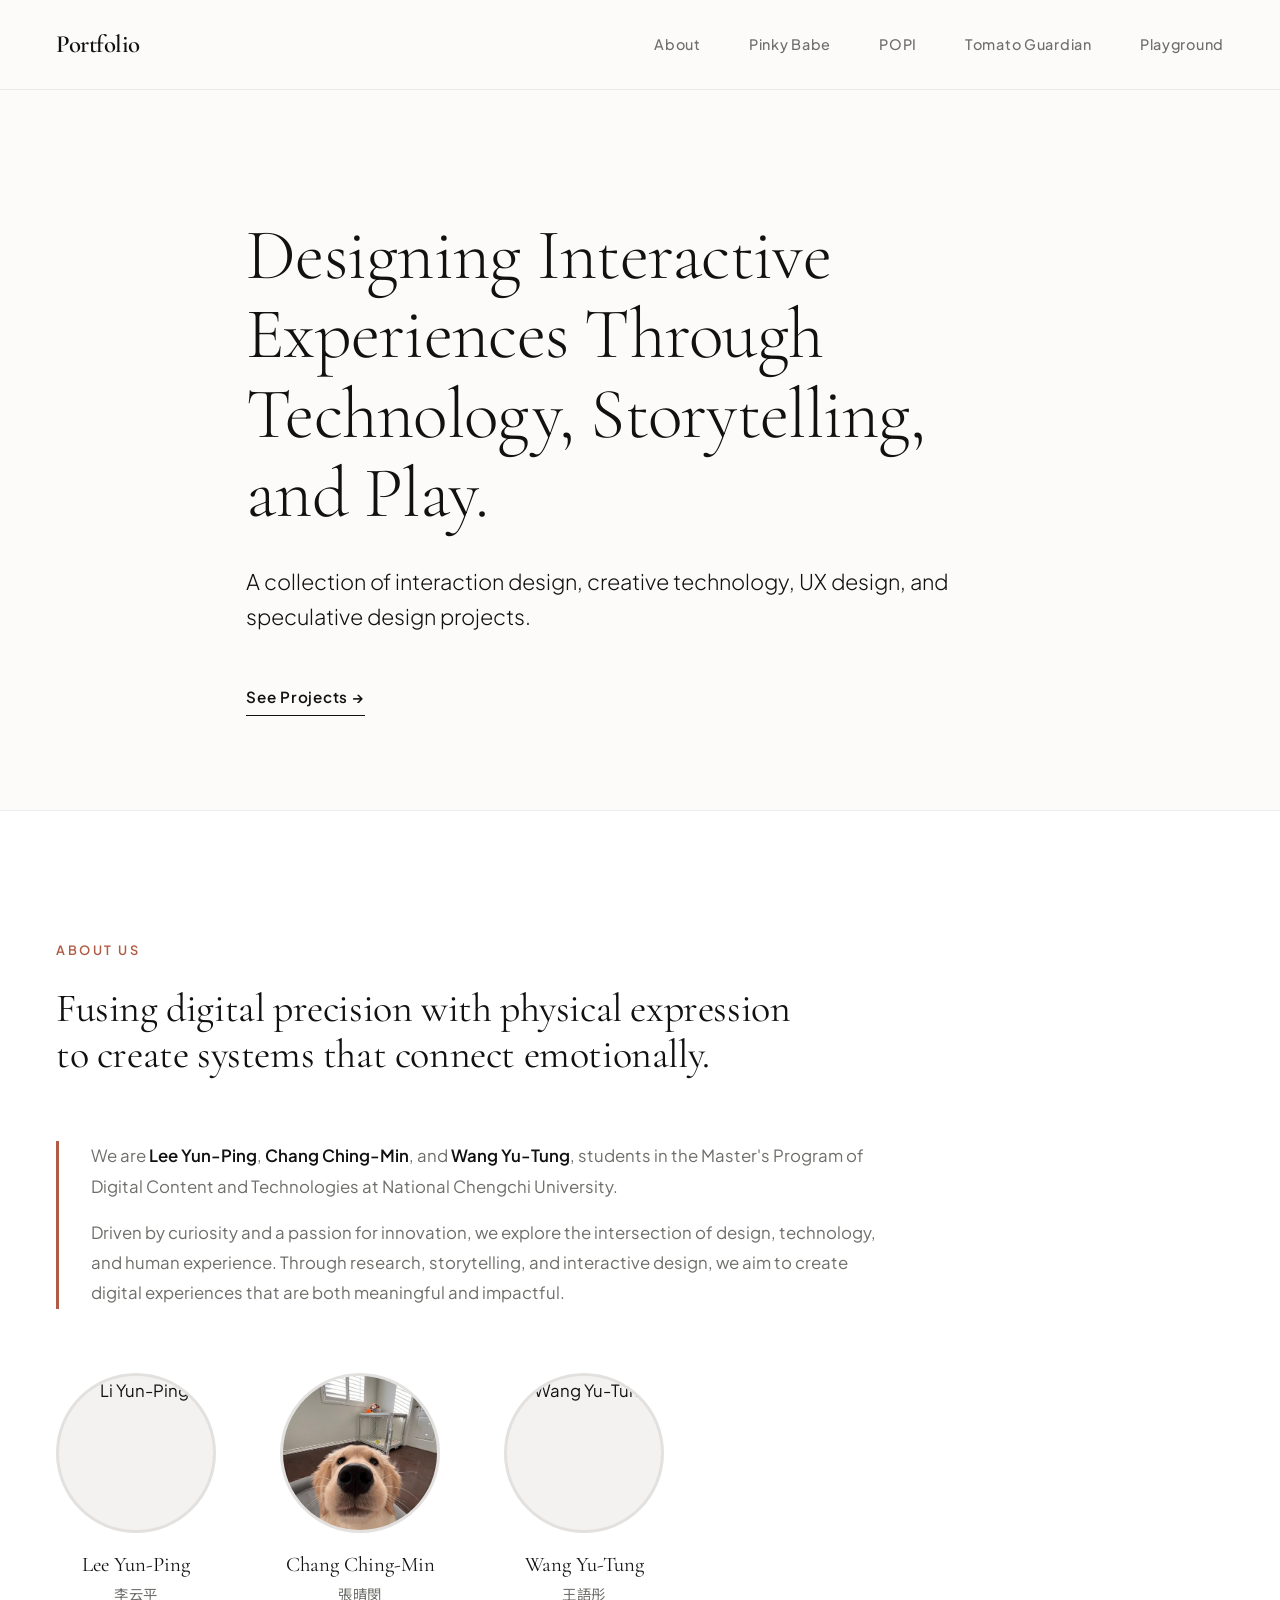
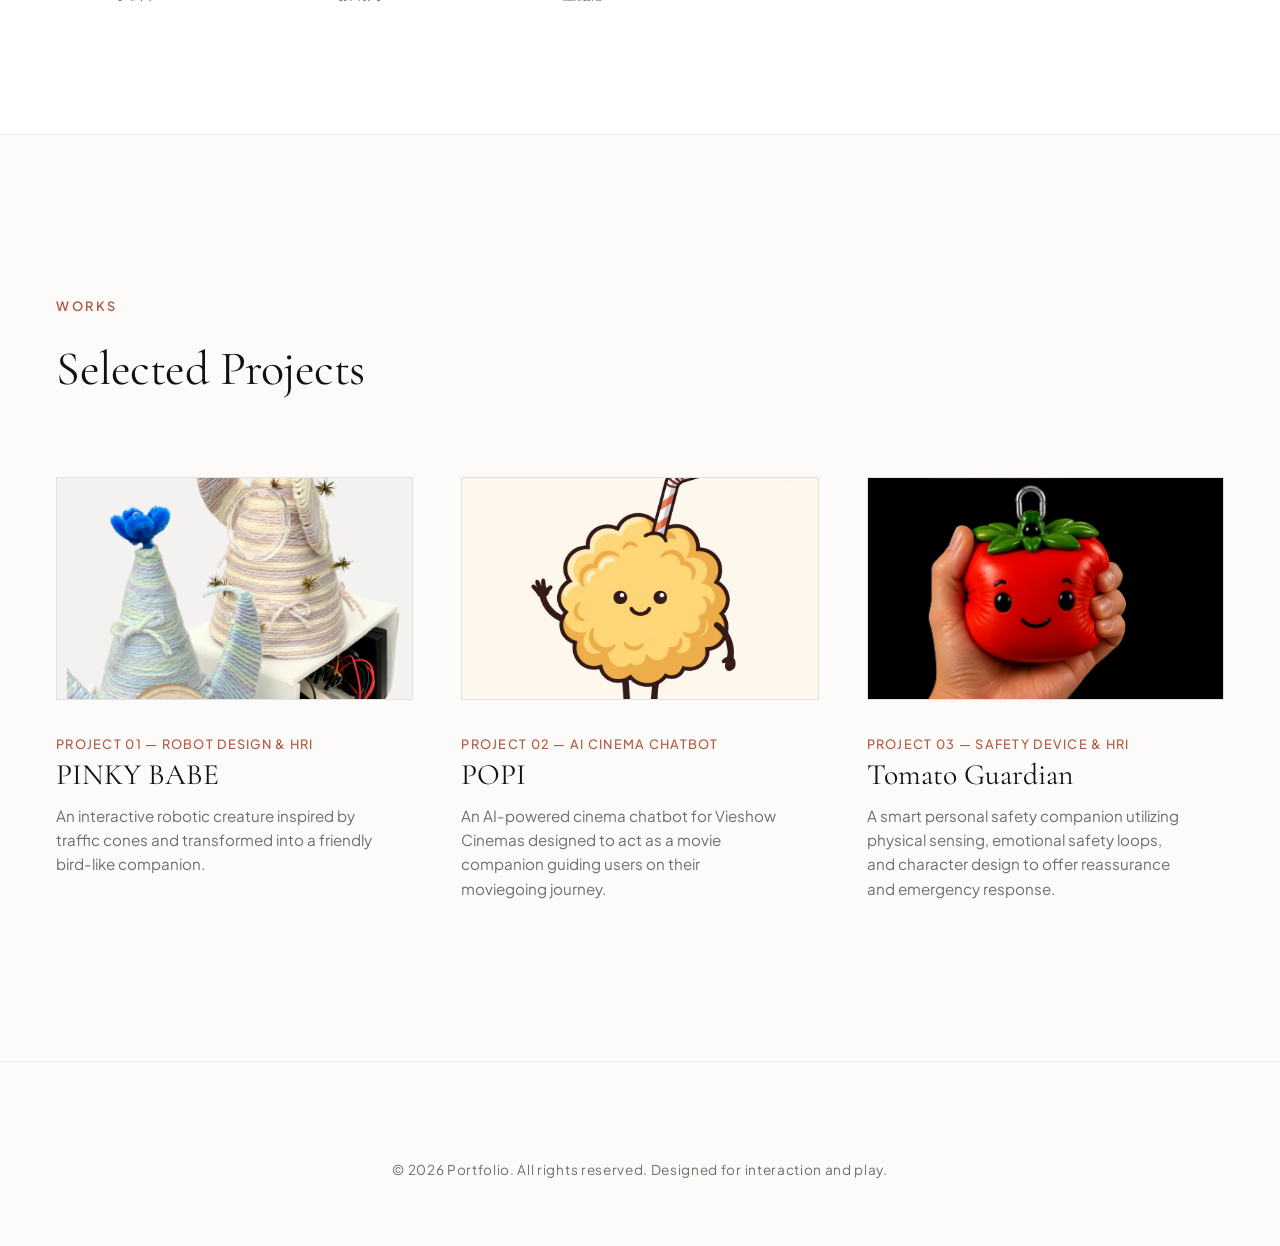
==== index.html @ 23033283 "feat: inherited from wang's codebase" ====
<!DOCTYPE html>
<html lang="en">

<head>
    <meta charset="UTF-8">
    <meta name="viewport" content="width=device-width, initial-scale=1.0">
    <title>Portfolio — Designing Interactive Experiences</title>
    <meta name="description"
        content="Portfolio of an interaction designer and creative technologist. A collection of physical computing, speculative design, AI, and UX design projects.">
    <link rel="stylesheet" href="styles.css">
</head>

<body>
    <!-- Navigation -->
    <nav class="navbar" id="navbar">
        <div class="nav-container">
            <a href="index.html" class="logo">Portfolio</a>
            <div class="nav-links" id="nav-links">
                <a href="#about">About</a>
                <a href="dp1.html">Pinky Babe</a>
                <a href="dp2.html">POPI</a>
                <a href="dp3.html">Tomato Guardian</a>
                <a href="playground.html">Playground</a>
            </div>
            <button class="hamburger" id="hamburger" aria-label="Toggle navigation">
                <span></span>
                <span></span>
                <span></span>
            </button>
        </div>
    </nav>

    <!-- Hero Section -->
    <main class="hero-section">
        <div class="container hero-content fade-in">
            <h1 class="serif-font">Designing Interactive Experiences Through Technology, Storytelling, and Play.</h1>
            <p class="lead">A collection of interaction design, creative technology, UX design, and speculative design
                projects.</p>
            <a href="#projects" class="cta-link">See Projects &rarr;</a>
        </div>
    </main>

    <!-- About Section -->
    <section class="about-section" id="about">
        <div class="container">
            <span class="section-label">About Us</span>
            <h2 class="about-intro-title serif-font">Fusing digital precision with physical expression to create systems
                that connect emotionally.</h2>
            <div class="team-intro fade-in">
                <p class="team-intro-text">We are <strong>Lee Yun-Ping</strong>, <strong>Chang Ching-Min</strong>, and
                    <strong>Wang Yu-Tung</strong>, students in the Master's Program of Digital Content and Technologies
                    at National Chengchi University.
                </p>
                <p class="team-intro-text">Driven by curiosity and a passion for innovation, we explore the intersection
                    of design, technology, and human experience. Through research, storytelling, and interactive design,
                    we aim to create digital experiences that are both meaningful and impactful.</p>
            </div>
            <div class="team-members fade-in">
                <div class="team-member">
                    <div class="team-avatar">
                        <img src="img/about/1-1.JPG" alt="Li Yun-Ping">
                    </div>
                    <h3 class="team-member-name serif-font">Lee Yun-Ping</h3>
                    <span class="team-member-role">李云平</span>
                </div>
                <div class="team-member">
                    <div class="team-avatar">
                        <img src="img/about/1-2.jpg" alt="Chang Ching-Min">
                    </div>
                    <h3 class="team-member-name serif-font">Chang Ching-Min</h3>
                    <span class="team-member-role">張晴閔</span>
                </div>
                <div class="team-member">
                    <div class="team-avatar">
                        <img src="img/about/1-3.jpg" alt="Wang Yu-Tung">
                    </div>
                    <h3 class="team-member-name serif-font">Wang Yu-Tung</h3>
                    <span class="team-member-role">王語彤</span>
                </div>
            </div>

        </div>
    </section>

    <!-- Selected Projects Section -->
    <section class="projects-section" id="projects">
        <div class="container">
            <div class="section-header">
                <div>
                    <span class="section-label">Works</span>
                    <h2 class="serif-font">Selected Projects</h2>
                </div>
            </div>

            <div class="project-grid project-grid-3">
                <!-- Project 01 — PINKY BABE -->
                <a href="dp1.html" class="project-card fade-in">
                    <div class="project-image-wrapper">
                        <div class="project-image" style="background-image: url('img/about/2-1.png');"></div>
                    </div>
                    <div class="project-info">
                        <span class="project-meta">Project 01 — Robot Design &amp; HRI</span>
                        <h3 class="serif-font">PINKY BABE</h3>
                        <p>An interactive robotic creature inspired by traffic cones and transformed into a friendly
                            bird-like companion.</p>
                    </div>
                </a>

                <!-- Project 02 — POPI -->
                <a href="dp2.html" class="project-card fade-in">
                    <div class="project-image-wrapper">
                        <div class="project-image" style="background-image: url('img/about/2-2.PNG');"></div>
                    </div>
                    <div class="project-info">
                        <span class="project-meta">Project 02 — AI Cinema Chatbot</span>
                        <h3 class="serif-font">POPI</h3>
                        <p>An AI-powered cinema chatbot for Vieshow Cinemas designed to act as a movie companion guiding
                            users on their moviegoing journey.</p>
                    </div>
                </a>

                <!-- Project 03 — Tomato Guardian -->
                <a href="dp3.html" class="project-card fade-in">
                    <div class="project-image-wrapper">
                        <div class="project-image" style="background-image: url('img/about/2-3.jpg');"></div>
                    </div>
                    <div class="project-info">
                        <span class="project-meta">Project 03 — Safety Device &amp; HRI</span>
                        <h3 class="serif-font">Tomato Guardian</h3>
                        <p>A smart personal safety companion utilizing physical sensing, emotional safety loops, and
                            character design to offer reassurance and emergency response.</p>
                    </div>
                </a>
            </div>
        </div>
    </section>

    <!-- Footer -->
    <footer>
        <div class="container">
            <p>&copy; 2026 Portfolio. All rights reserved. Designed for interaction and play.</p>
        </div>
    </footer>

    <script src="script.js"></script>
</body>

</html>
---- styles.css ----
@import url('https://fonts.googleapis.com/css2?family=Cormorant+Garamond:ital,wght@0,300;0,400;0,500;0,600;0,700;1,400&family=Plus+Jakarta+Sans:wght@300;400;500;600;700&family=Noto+Sans+TC:wght@300;400;500;700&display=swap');

:root {
    --bg-color: #fcfbfa; /* Warm luxurious off-white */
    --surface-color: #ffffff;
    --border-color: rgba(0, 0, 0, 0.07);
    --text-primary: #111111;
    --text-secondary: #6e6e6a;
    --accent-color: #b05b43; /* Sophisticated muted terracotta */
    --accent-hover: #924b36;
    --font-serif: 'Cormorant Garamond', serif;
    --font-sans: 'Plus Jakarta Sans', sans-serif;
    --font-tc: 'Noto Sans TC', sans-serif;
    --nav-height: 90px;
    --container-max-width: 1300px;
}

* {
    margin: 0;
    padding: 0;
    box-sizing: border-box;
}

html {
    scroll-behavior: smooth;
    background-color: var(--bg-color);
}

body {
    background-color: var(--bg-color);
    color: var(--text-primary);
    font-family: var(--font-sans), var(--font-tc);
    font-size: 1.05rem;
    line-height: 1.75;
    -webkit-font-smoothing: antialiased;
    overflow-x: hidden;
}

/* Typography */
h1, h2, h3, h4, .serif-font {
    font-family: var(--font-serif);
    font-weight: 400;
    line-height: 1.15;
    color: var(--text-primary);
}

h1 {
    font-size: clamp(2.5rem, 6vw, 4.5rem);
    letter-spacing: -0.01em;
}

h2 {
    font-size: clamp(2rem, 4.2vw, 3rem);
    letter-spacing: -0.01em;
}

h3 {
    font-size: clamp(1.4rem, 2.5vw, 1.8rem);
}

p {
    font-family: var(--font-sans), var(--font-tc);
    font-weight: 400;
    color: var(--text-secondary);
    margin-bottom: 1.5rem;
}

p.lead {
    font-size: clamp(1.1rem, 2vw, 1.35rem);
    line-height: 1.6;
    color: var(--text-primary);
    font-weight: 300;
}

a {
    color: inherit;
    text-decoration: none;
}

/* Helper Utilities */
.container {
    max-width: var(--container-max-width);
    margin: 0 auto;
    padding: 0 3.5rem;
}

.divider {
    height: 1px;
    background-color: var(--border-color);
    width: 100%;
    margin: 5rem 0;
}

/* Navigation */
.navbar {
    position: fixed;
    top: 0;
    left: 0;
    width: 100%;
    height: var(--nav-height);
    background: rgba(252, 251, 250, 0.85); /* Matches off-white */
    backdrop-filter: blur(20px);
    -webkit-backdrop-filter: blur(20px);
    z-index: 1000;
    border-bottom: 1px solid var(--border-color);
    transition: all 0.4s ease;
}

.nav-container {
    max-width: var(--container-max-width);
    margin: 0 auto;
    padding: 0 3.5rem;
    height: 100%;
    display: flex;
    justify-content: space-between;
    align-items: center;
}

.logo {
    font-family: var(--font-serif);
    font-size: 1.55rem;
    font-weight: 600;
    letter-spacing: -0.02em;
    color: var(--text-primary);
    transition: opacity 0.3s ease;
}

.logo:hover {
    opacity: 0.7;
}

.nav-links {
    display: flex;
    gap: 3rem;
    align-items: center;
}

.nav-links a {
    font-family: var(--font-sans);
    color: var(--text-secondary);
    font-size: 0.9rem;
    font-weight: 500;
    letter-spacing: 0.05em;
    text-transform: capitalize;
    transition: color 0.3s ease, transform 0.3s ease;
    position: relative;
    padding: 0.5rem 0;
}

.nav-links a:hover,
.nav-links a.active {
    color: var(--text-primary);
}

.nav-links a::after {
    content: '';
    position: absolute;
    bottom: 0;
    left: 50%;
    width: 0;
    height: 1px;
    background-color: var(--text-primary);
    transition: width 0.3s ease, left 0.3s ease;
}

.nav-links a:hover::after,
.nav-links a.active::after {
    width: 100%;
    left: 0;
}

.hamburger {
    display: none;
    cursor: pointer;
    flex-direction: column;
    justify-content: space-between;
    width: 20px;
    height: 14px;
    z-index: 1100;
}

.hamburger span {
    width: 100%;
    height: 1.5px;
    background-color: var(--text-primary);
    transition: all 0.3s cubic-bezier(0.645, 0.045, 0.355, 1);
}

.hamburger.active span:nth-child(1) {
    transform: translateY(6px) rotate(45deg);
}

.hamburger.active span:nth-child(2) {
    opacity: 0;
}

.hamburger.active span:nth-child(3) {
    transform: translateY(-6px) rotate(-45deg);
}

/* Hero Section */
.hero-section {
    min-height: 90vh;
    display: flex;
    align-items: center;
    padding-top: calc(var(--nav-height) + 2rem);
    position: relative;
}

.hero-content {
    max-width: 900px;
}

.hero-content h1 {
    margin-bottom: 2rem;
    line-height: 1.1;
    font-weight: 300;
}

.hero-content p.lead {
    margin-bottom: 3rem;
    max-width: 650px leading;
}

.cta-link {
    font-family: var(--font-sans);
    font-size: 0.95rem;
    font-weight: 600;
    letter-spacing: 0.05em;
    color: var(--text-primary);
    display: inline-flex;
    align-items: center;
    gap: 0.75rem;
    transition: gap 0.3s ease, opacity 0.3s ease;
    border-bottom: 1.5px solid var(--text-primary);
    padding-bottom: 0.25rem;
}

.cta-link:hover {
    gap: 1.2rem;
    opacity: 0.8;
}

/* About Section */
.about-section {
    padding: 8rem 0;
    background-color: #ffffff;
    border-top: 1px solid var(--border-color);
    border-bottom: 1px solid var(--border-color);
}

.section-label {
    font-family: var(--font-sans);
    font-size: 0.8rem;
    text-transform: uppercase;
    letter-spacing: 0.2em;
    color: var(--accent-color);
    display: block;
    margin-bottom: 1.5rem;
    font-weight: 600;
}

.about-intro-title {
    margin-bottom: 4rem;
    font-size: clamp(2rem, 3.5vw, 2.5rem);
    max-width: 750px;
}

.about-grid {
    display: grid;
    grid-template-columns: repeat(3, 1fr);
    gap: 4rem;
}

.about-card {
    border-top: 1px solid var(--border-color);
    padding-top: 2rem;
}

.about-card-num {
    font-family: var(--font-serif);
    font-style: italic;
    font-size: 1.5rem;
    color: var(--accent-color);
    display: block;
    margin-bottom: 1.5rem;
}

.about-card h3 {
    margin-bottom: 1rem;
    font-size: 1.45rem;
}

.about-card p {
    font-size: 0.98rem;
    line-height: 1.7;
    margin-bottom: 0;
}

/* Team Intro */
.team-intro {
    margin-bottom: 4rem;
    max-width: 820px;
    border-left: 3px solid var(--accent-color);
    padding-left: 2rem;
}

.team-intro-text {
    font-family: var(--font-sans), var(--font-tc);
    font-size: 1.05rem;
    line-height: 1.8;
    color: var(--text-secondary);
    margin-bottom: 1rem;
}

.team-intro-text:last-child {
    margin-bottom: 0;
}

.team-intro-text strong {
    color: var(--text-primary);
    font-weight: 600;
}

/* Team Members */
.team-members {
    display: flex;
    gap: 4rem;
    margin-top: 4rem;
}

.team-member {
    display: flex;
    flex-direction: column;
    align-items: center;
    text-align: center;
    transition: transform 0.35s ease;
}

.team-member:hover {
    transform: translateY(-6px);
}

.team-avatar {
    width: 160px;
    height: 160px;
    border-radius: 50%;
    overflow: hidden;
    border: 3px solid var(--border-color);
    margin-bottom: 1.25rem;
    background-color: #f3f2f0;
    transition: border-color 0.3s ease, box-shadow 0.3s ease;
}

.team-member:hover .team-avatar {
    border-color: var(--accent-color);
    box-shadow: 0 8px 28px rgba(176, 91, 67, 0.18);
}

.team-avatar img {
    width: 100%;
    height: 100%;
    object-fit: cover;
    display: block;
}

.team-member-name {
    font-size: 1.3rem;
    margin-bottom: 0.3rem;
    color: var(--text-primary);
}

.team-member-role {
    font-family: var(--font-tc), var(--font-sans);
    font-size: 0.9rem;
    color: var(--text-secondary);
    letter-spacing: 0.05em;
}

/* Projects Section */
.projects-section {
    padding: 10rem 0;
}

.section-header {
    display: flex;
    justify-content: space-between;
    align-items: flex-end;
    margin-bottom: 5rem;
}

.section-header h2 {
    max-width: 600px;
    margin-bottom: 0;
}

.project-grid {
    display: grid;
    grid-template-columns: repeat(2, 1fr);
    gap: 5rem 4rem;
}

.project-grid-3 {
    grid-template-columns: repeat(3, 1fr);
    gap: 4rem 3rem;
}

.project-card {
    display: flex;
    flex-direction: column;
    text-decoration: none;
    color: var(--text-primary);
    transition: transform 0.4s ease;
}

.project-card.wide {
    grid-column: span 2;
}

.project-image-wrapper {
    width: 100%;
    aspect-ratio: 16 / 10;
    overflow: hidden;
    background-color: #f3f2f0;
    margin-bottom: 1.75rem;
    border: 1px solid var(--border-color);
    position: relative;
}

.project-image {
    width: 100%;
    height: 100%;
    background-size: cover;
    background-position: center;
    transition: transform 1s cubic-bezier(0.16, 1, 0.3, 1);
}

.project-card:hover .project-image {
    transform: scale(1.03);
}

.project-card:hover {
    transform: translateY(-4px);
}

.project-meta {
    font-family: var(--font-sans);
    font-size: 0.8rem;
    letter-spacing: 0.1em;
    text-transform: uppercase;
    color: var(--accent-color);
    margin-bottom: 0.5rem;
    font-weight: 500;
}

.project-info h3 {
    font-size: 1.85rem;
    margin-bottom: 0.75rem;
    transition: opacity 0.3s ease;
}

.project-card:hover .project-info h3 {
    opacity: 0.75;
}

.project-info p {
    font-size: 0.95rem;
    line-height: 1.6;
    margin-bottom: 0;
    max-width: 90%;
}

/* Project Detail Pages */

/* 1. Cover Section */
.project-cover {
    height: 90vh;
    width: 100%;
    position: relative;
    display: flex;
    align-items: flex-end;
    overflow: hidden;
    padding-bottom: 5rem;
}

.project-cover-bg {
    position: absolute;
    top: 0;
    left: 0;
    width: 100%;
    height: 100%;
    background-size: cover;
    background-position: center;
    z-index: 1;
}

.project-cover-overlay {
    position: absolute;
    top: 0;
    left: 0;
    width: 100%;
    height: 100%;
    background: linear-gradient(to bottom, rgba(252, 251, 250, 0) 40%, rgba(252, 251, 250, 0.9) 100%);
    z-index: 2;
}

.project-cover-content {
    position: relative;
    z-index: 3;
    max-width: 900px;
}

.project-cover-category {
    font-family: var(--font-sans);
    font-size: 0.9rem;
    letter-spacing: 0.15em;
    text-transform: uppercase;
    color: var(--accent-color);
    margin-bottom: 1.5rem;
    font-weight: 600;
    display: block;
}

.project-cover-title {
    font-size: clamp(3rem, 7vw, 5.5rem);
    line-height: 1.05;
    margin-bottom: 2rem;
}

.project-cover-intro {
    font-size: clamp(1.2rem, 2.5vw, 1.6rem);
    font-family: var(--font-serif);
    font-style: italic;
    color: var(--text-primary);
    line-height: 1.5;
    max-width: 750px;
}

/* 2. Overview Section (Two-Column) */
.project-overview-section {
    padding: 8rem 0;
}

.overview-grid {
    display: grid;
    grid-template-columns: 0.7fr 1.3fr;
    gap: 4rem;
    align-items: center;
}

.overview-visual {
    width: 100%;
    max-width: 320px;
    margin: 0 auto;
}

.overview-visual img, .overview-visual video {
    width: 100%;
    height: auto;
    display: block;
    filter: drop-shadow(0 8px 24px rgba(0,0,0,0.15));
}

.overview-details {
    padding-top: 1rem;
}

.overview-details h2 {
    font-size: 2.2rem;
    margin-bottom: 2rem;
}

.overview-meta-item {
    border-top: 1px solid var(--border-color);
    padding: 1.5rem 0;
}

.overview-meta-item:last-child {
    border-bottom: 1px solid var(--border-color);
}

.overview-meta-label {
    font-family: var(--font-sans);
    font-size: 0.75rem;
    text-transform: uppercase;
    letter-spacing: 0.15em;
    color: var(--accent-color);
    font-weight: 600;
    display: block;
    margin-bottom: 0.5rem;
}

.overview-meta-value {
    font-size: 1.05rem;
    color: var(--text-primary);
}

/* 3. Design Concept Section */
.concept-section {
    padding: 8rem 0;
    background-color: #ffffff;
    border-top: 1px solid var(--border-color);
    border-bottom: 1px solid var(--border-color);
}

.concept-grid {
    display: grid;
    grid-template-columns: 0.8fr 1.2fr;
    gap: 6rem;
    align-items: center;
}

/* Full-bleed variant for Tomato "Why Tomato?" section */
.concept-section-bleed {
    overflow: hidden;
}

.concept-grid-bleed {
    display: grid;
    grid-template-columns: 1fr 1.4fr;
    align-items: center;
    /* left side: standard container left padding; right side: bleeds to viewport edge */
    padding-left: calc((100vw - var(--container-max-width)) / 2 + 3.5rem);
    padding-right: 0;
    gap: 5rem;
}

.concept-grid-bleed .concept-text {
    padding-right: 1rem;
}

.concept-grid-bleed .concept-visuals {
    /* fill the right column including right gutter */
    display: block;
}

.concept-grid-bleed .concept-visual-card {
    border-radius: 0;
    border-right: none;
    height: 100%;
}

.concept-grid-bleed .concept-visual-card img {
    width: 100%;
    height: 520px;
    object-fit: cover;
    display: block;
}


.concept-text h2 {
    margin-bottom: 1.5rem;
}

.concept-text p {
    font-size: 1.05rem;
    line-height: 1.8;
}

.concept-visuals {
    display: grid;
    grid-template-columns: repeat(3, 1fr);
    gap: 1.5rem;
}

.concept-visual-card {
    border: 1px solid var(--border-color);
    background: var(--bg-color);
    padding: 1rem;
    border-radius: 4px;
}

.concept-visual-card img {
    width: 100%;
    height: auto;
    display: block;
    object-fit: contain;
}

.concept-visual-caption {
    font-family: var(--font-sans);
    font-size: 0.75rem;
    text-align: center;
    color: var(--text-secondary);
    margin-top: 0.75rem;
}

/* 4. Design Process (Timeline Layout) */
.process-section {
    padding: 8rem 0;
}

.process-section h2 {
    margin-bottom: 4rem;
    text-align: center;
}

.timeline {
    position: relative;
    max-width: 900px;
    margin: 0 auto;
}

.timeline::before {
    content: '';
    position: absolute;
    left: 50%;
    top: 0;
    bottom: 0;
    width: 1px;
    background-color: var(--border-color);
}

.timeline-item {
    margin-bottom: 5rem;
    position: relative;
    width: 50%;
    padding: 0 3rem;
}

.timeline-item:nth-child(odd) {
    left: 0;
    text-align: right;
}

.timeline-item:nth-child(even) {
    left: 50%;
    text-align: left;
}

.timeline-dot {
    position: absolute;
    top: 0.4rem;
    width: 10px;
    height: 10px;
    border-radius: 50%;
    background-color: var(--accent-color);
    z-index: 5;
}

.timeline-item:nth-child(odd) .timeline-dot {
    right: -5px;
}

.timeline-item:nth-child(even) .timeline-dot {
    left: -5px;
}

.timeline-step {
    font-family: var(--font-sans);
    font-size: 0.75rem;
    text-transform: uppercase;
    letter-spacing: 0.15em;
    color: var(--accent-color);
    font-weight: 600;
    display: block;
    margin-bottom: 0.5rem;
}

.timeline-title {
    font-family: var(--font-serif);
    font-size: 1.5rem;
    margin-bottom: 1rem;
}

.timeline-desc {
    font-size: 0.95rem;
    line-height: 1.6;
}

/* 5. Core Features (Feature Cards) */
.features-section {
    padding: 8rem 0;
    background-color: #ffffff;
    border-top: 1px solid var(--border-color);
    border-bottom: 1px solid var(--border-color);
}

.features-section h2 {
    margin-bottom: 4rem;
    text-align: center;
}

.features-grid {
    display: grid;
    grid-template-columns: repeat(3, 1fr);
    gap: 3rem;
}

.features-grid.four-cards {
    grid-template-columns: repeat(4, 1fr);
}

/* Structure / PDF embed section */
.structure-section {
    padding: 8rem 0;
    background-color: var(--bg-color);
    border-top: 1px solid var(--border-color);
}

.structure-section h2 {
    margin-bottom: 3rem;
}

.structure-embed {
    width: 100%;
    border: 1px solid var(--border-color);
    border-radius: 8px;
    overflow: hidden;
    box-shadow: 0 8px 32px rgba(0,0,0,0.07);
}

.structure-embed iframe {
    width: 100%;
    height: 80vh;
    border: none;
    display: block;
}

/* Design Iterations Section */
.iterations-section {
    padding: 8rem 0;
    background-color: #ffffff;
    border-top: 1px solid var(--border-color);
    border-bottom: 1px solid var(--border-color);
}

.iterations-section h2 {
    margin-bottom: 3.5rem;
}

.iterations-grid {
    display: grid;
    grid-template-columns: repeat(3, 1fr);
    gap: 1.75rem;
}

.iteration-item {
    overflow: hidden;
    border: 1px solid var(--border-color);
    border-radius: 6px;
    background: var(--bg-color);
}

.iteration-item img {
    width: 100%;
    height: 100%;
    object-fit: cover;
    display: block;
    transition: transform 0.6s cubic-bezier(0.16, 1, 0.3, 1);
    aspect-ratio: 4 / 3;
}

.iteration-item:hover img {
    transform: scale(1.04);
}

.feature-card {
    border: 1px solid var(--border-color);
    background-color: var(--bg-color);
    padding: 1.5rem;
    border-radius: 6px;
    display: flex;
    flex-direction: column;
}

.feature-image-wrapper {
    width: 100%;
    aspect-ratio: 4/3;
    overflow: hidden;
    border-radius: 4px;
    margin-bottom: 1.5rem;
    border: 1px solid var(--border-color);
    background: #ffffff;
}

.feature-image-wrapper img {
    width: 100%;
    height: 100%;
    object-fit: cover;
    display: block;
    transition: transform 0.5s ease;
}

.feature-card:hover .feature-image-wrapper img {
    transform: scale(1.04);
}

.feature-card h3 {
    font-size: 1.35rem;
    margin-bottom: 0.75rem;
}

.feature-card p {
    font-size: 0.92rem;
    line-height: 1.6;
    margin-bottom: 0;
}

/* 6. Showcase Gallery (Masonry Layout) */
.showcase-section {
    padding: 8rem 0;
}

.showcase-section h2 {
    margin-bottom: 4rem;
    text-align: center;
}

/* Responsive Masonry / Column Layout */
.masonry-gallery {
    column-count: 3;
    column-gap: 2rem;
}

.gallery-item {
    break-inside: avoid;
    margin-bottom: 2rem;
    border: 1px solid var(--border-color);
    border-radius: 4px;
    overflow: hidden;
    background-color: #ffffff;
    display: inline-block;
    width: 100%;
}

.gallery-item img, .gallery-item video {
    width: 100%;
    height: auto;
    display: block;
}

.gallery-caption {
    padding: 1rem;
    font-family: var(--font-sans);
    font-size: 0.82rem;
    color: var(--text-secondary);
    border-top: 1px solid var(--border-color);
    background-color: #fafafa;
}

/* 6b. Showcase Single Video */
.showcase-section {
    padding: 6rem 0;
    background-color: var(--bg-color);
    border-top: 1px solid var(--border-color);
}

.showcase-video-single {
    margin-top: 3rem;
    border-radius: 12px;
    overflow: hidden;
    border: 1px solid var(--border-color);
    box-shadow: 0 12px 40px rgba(0,0,0,0.08);
}

.showcase-video-single video {
    width: 100%;
    display: block;
    max-height: 70vh;
    object-fit: contain;
    background: #000;
}

.gallery-caption {
    padding: 1rem 1.5rem;
    font-size: 0.82rem;
    color: var(--text-muted);
    font-family: var(--font-sans);
    letter-spacing: 0.02em;
    border-top: 1px solid var(--border-color);
    background: var(--bg-color);
}

/* 7. Reflection Section */

.reflection-section {
    padding: 8rem 0;
    background-color: #ffffff;
    border-top: 1px solid var(--border-color);
}

.reflection-grid {
    display: grid;
    grid-template-columns: 1fr 1fr;
    gap: 6rem;
}

.reflection-column h2 {
    font-size: 2.2rem;
    margin-bottom: 2rem;
}

.reflection-block {
    margin-bottom: 2.5rem;
}

.reflection-block h3 {
    font-size: 1.35rem;
    margin-bottom: 0.75rem;
}

.reflection-block p {
    font-size: 1rem;
    line-height: 1.7;
    margin-bottom: 0;
}

.reflection-list {
    list-style-type: none;
}

.reflection-list li {
    position: relative;
    padding-left: 2rem;
    margin-bottom: 1.5rem;
    color: var(--text-secondary);
}

.reflection-list li::before {
    content: '—';
    position: absolute;
    left: 0;
    color: var(--accent-color);
}

.reflection-img-row {
    display: grid;
    grid-template-columns: repeat(3, 1fr);
    gap: 1rem;
    margin-top: 1.5rem;
}

.reflection-img-card {
    border-radius: 6px;
    overflow: hidden;
    border: 1px solid var(--border-color);
}

.reflection-img-card img {
    width: 100%;
    height: 120px;
    object-fit: cover;
    display: block;
    transition: transform 0.4s ease;
}

.reflection-img-card:hover img {
    transform: scale(1.05);
}

/* Playground Specifics */
.playground-section {
    padding: calc(var(--nav-height) + 4rem) 0 8rem;
}

.playground-header {
    text-align: center;
    margin-bottom: 5rem;
}

.playground-count {
    font-family: var(--font-serif);
    font-size: 2.5rem;
    font-style: italic;
    color: var(--accent-color);
    margin-bottom: 1rem;
    display: block;
}

.playground-header h1 {
    font-size: clamp(2.5rem, 5vw, 4rem);
    margin-bottom: 1.5rem;
}

.playground-header p {
    max-width: 600px;
    margin: 0 auto 3rem;
}

/* Filter Tags */
.filter-tags {
    display: flex;
    justify-content: center;
    gap: 1rem;
    flex-wrap: wrap;
    margin-bottom: 4rem;
}

.filter-btn {
    background: none;
    border: 1px solid var(--border-color);
    padding: 0.5rem 1.5rem;
    border-radius: 30px;
    font-family: var(--font-sans);
    font-size: 0.85rem;
    color: var(--text-secondary);
    cursor: pointer;
    transition: all 0.3s ease;
}

.filter-btn:hover,
.filter-btn.active {
    background-color: var(--text-primary);
    color: var(--bg-color);
    border-color: var(--text-primary);
}

/* Masonry for playground */
.playground-masonry {
    display: grid;
    grid-template-columns: repeat(3, 1fr);
    gap: 2rem;
}

.playground-card {
    border: 1px solid var(--border-color);
    background-color: #ffffff;
    border-radius: 4px;
    overflow: hidden;
    transition: transform 0.4s ease, box-shadow 0.4s ease;
}

.playground-card:hover {
    transform: translateY(-4px);
    box-shadow: 0 10px 30px rgba(0, 0, 0, 0.05);
}

.playground-img-wrapper {
    width: 100%;
    height: 240px;
    overflow: hidden;
    background-color: #f6f5f3;
    border-bottom: 1px solid var(--border-color);
}

.playground-img-wrapper img {
    width: 100%;
    height: 100%;
    object-fit: cover;
    display: block;
    transition: transform 0.5s cubic-bezier(0.16, 1, 0.3, 1);
}

.playground-card:hover .playground-img-wrapper img {
    transform: scale(1.05);
}

.playground-card-content {
    padding: 1.5rem;
}

.playground-card-category {
    font-family: var(--font-sans);
    font-size: 0.72rem;
    text-transform: uppercase;
    letter-spacing: 0.1em;
    color: var(--accent-color);
    margin-bottom: 0.5rem;
    display: block;
    font-weight: 600;
}

.playground-card-title {
    font-family: var(--font-serif);
    font-size: 1.35rem;
    margin-bottom: 0.75rem;
}

.playground-card-desc {
    font-size: 0.88rem;
    margin-bottom: 0;
    line-height: 1.6;
}

/* Interactive Chat Simulator for POPI (DP2) */
.chatbot-container {
    border: 1px solid var(--border-color);
    border-radius: 8px;
    background-color: #ffffff;
    overflow: hidden;
    display: flex;
    flex-direction: column;
    height: 550px;
    box-shadow: 0 10px 40px rgba(0,0,0,0.03);
}

.chatbot-header {
    background-color: #fafafa;
    border-bottom: 1px solid var(--border-color);
    padding: 1.25rem 2rem;
    display: flex;
    align-items: center;
    gap: 1rem;
}

.chatbot-avatar {
    width: 40px;
    height: 40px;
    border-radius: 50%;
    background-color: #f7e1b5; /* Popcorn yellow */
    display: flex;
    align-items: center;
    justify-content: center;
    overflow: hidden;
    border: 1px solid var(--border-color);
}

.chatbot-avatar img {
    width: 100%;
    height: 100%;
    object-fit: cover;
}

.chatbot-header-info h4 {
    font-family: var(--font-sans);
    font-weight: 600;
    font-size: 0.95rem;
    margin: 0;
}

.chatbot-header-info span {
    font-size: 0.75rem;
    color: #4caf50;
    display: flex;
    align-items: center;
    gap: 0.25rem;
}

.chatbot-header-info span::before {
    content: '';
    width: 6px;
    height: 6px;
    background-color: #4caf50;
    border-radius: 50%;
    display: inline-block;
}

.chatbot-messages {
    flex-grow: 1;
    padding: 2rem;
    overflow-y: auto;
    display: flex;
    flex-direction: column;
    gap: 1.5rem;
    background-color: #fbfbfa;
}

.chat-bubble {
    max-width: 75%;
    padding: 1rem 1.25rem;
    border-radius: 12px;
    font-size: 0.92rem;
    line-height: 1.5;
}

.chat-bubble.bot {
    background-color: #ffffff;
    color: var(--text-primary);
    align-self: flex-start;
    border: 1px solid var(--border-color);
    border-top-left-radius: 2px;
}

.chat-bubble.user {
    background-color: var(--text-primary);
    color: var(--bg-color);
    align-self: flex-end;
    border-top-right-radius: 2px;
}

.chatbot-options {
    padding: 1.25rem 2rem;
    background-color: #ffffff;
    border-top: 1px solid var(--border-color);
    display: flex;
    flex-wrap: wrap;
    gap: 0.75rem;
}

.chat-option-btn {
    background-color: #f3f2f0;
    border: 1px solid var(--border-color);
    padding: 0.5rem 1rem;
    border-radius: 20px;
    font-family: var(--font-sans);
    font-size: 0.82rem;
    cursor: pointer;
    transition: all 0.2s ease;
}

.chat-option-btn:hover {
    background-color: var(--text-primary);
    color: var(--bg-color);
    border-color: var(--text-primary);
}

.chatbot-input-area {
    padding: 1.25rem 2rem;
    border-top: 1px solid var(--border-color);
    background-color: #ffffff;
    display: flex;
    gap: 1rem;
}

.chatbot-input {
    flex-grow: 1;
    border: 1px solid var(--border-color);
    border-radius: 24px;
    padding: 0.75rem 1.5rem;
    font-family: var(--font-sans);
    font-size: 0.9rem;
    outline: none;
    transition: border-color 0.3s ease;
}

.chatbot-input:focus {
    border-color: var(--accent-color);
}

.chatbot-send {
    background-color: var(--text-primary);
    color: var(--bg-color);
    border: none;
    padding: 0 1.5rem;
    border-radius: 24px;
    font-family: var(--font-sans);
    font-weight: 600;
    font-size: 0.85rem;
    cursor: pointer;
    transition: opacity 0.2s ease;
}

.chatbot-send:hover {
    opacity: 0.85;
}

/* Footer */
footer {
    text-align: center;
    padding: 6rem 0 4rem;
    border-top: 1px solid var(--border-color);
    background-color: var(--bg-color);
}

footer p {
    font-size: 0.85rem;
    letter-spacing: 0.05em;
    color: var(--text-secondary);
    margin-bottom: 0;
}

/* Animations */
.fade-in {
    opacity: 0;
    transform: translateY(24px);
    transition: opacity 0.8s cubic-bezier(0.16, 1, 0.3, 1), transform 0.8s cubic-bezier(0.16, 1, 0.3, 1);
}

.fade-in.is-visible {
    opacity: 1;
    transform: translateY(0);
}

/* Responsive Styles */
@media (max-width: 1024px) {
    .container, .nav-container {
        padding: 0 2rem;
    }
    .project-grid, .about-grid, .features-grid {
        gap: 2rem;
    }
    .project-grid-3 {
        grid-template-columns: repeat(2, 1fr);
        gap: 3rem 2rem;
    }
    .playground-masonry, .masonry-gallery {
        column-count: 2;
    }
}

@media (max-width: 768px) {
    :root {
        --nav-height: 70px;
    }
    .hamburger {
        display: flex;
    }

    .nav-links {
        position: fixed;
        top: 0;
        right: -100%;
        width: 75%;
        max-width: 320px;
        height: 100vh;
        background-color: var(--bg-color);
        box-shadow: -10px 0 30px rgba(0,0,0,0.05);
        flex-direction: column;
        justify-content: center;
        gap: 2.5rem;
        z-index: 1050;
        transition: right 0.4s cubic-bezier(0.16, 1, 0.3, 1);
        border-left: 1px solid var(--border-color);
    }

    .nav-links.active {
        right: 0;
    }

    .about-grid, .features-grid, .features-grid.four-cards {
        grid-template-columns: 1fr;
        gap: 3rem;
    }

    .team-members {
        flex-wrap: wrap;
        gap: 2.5rem;
        justify-content: center;
    }

    .team-avatar {
        width: 120px;
        height: 120px;
    }

    .project-grid, .project-grid-3 {
        grid-template-columns: 1fr;
        gap: 4rem;
    }

    .project-card.wide {
        grid-column: span 1;
    }

    .overview-grid, .concept-grid, .reflection-grid {
        grid-template-columns: 1fr;
        gap: 4rem;
    }

    .concept-grid-bleed {
        grid-template-columns: 1fr;
        padding-left: 2rem;
        padding-right: 2rem;
        gap: 3rem;
    }

    .concept-grid-bleed .concept-visual-card img {
        height: 280px;
    }

    .concept-visuals {
        grid-template-columns: 1fr;
    }

    .timeline::before {
        left: 2rem;
    }

    .timeline-item {
        width: 100%;
        padding-left: 4rem;
        padding-right: 0;
        text-align: left !important;
    }

    .timeline-item:nth-child(even) {
        left: 0;
    }

    .timeline-dot {
        left: calc(2rem - 5px) !important;
        right: auto !important;
    }

    .playground-masonry, .masonry-gallery {
        column-count: 1;
    }
}

/* ==========================================================================
   Design Anatomy Section
   ========================================================================== */
.anatomy-section {
    padding: 8rem 0;
    background-color: #ffffff;
    border-top: 1px solid var(--border-color);
    border-bottom: 1px solid var(--border-color);
}

.anatomy-section h2 {
    margin-bottom: 4rem;
    text-align: center;
}

.anatomy-grid {
    display: grid;
    grid-template-columns: 1fr 1.2fr 1fr;
    gap: 4rem;
    align-items: center;
}

.anatomy-col {
    display: flex;
    flex-direction: column;
    gap: 3.5rem;
}

.anatomy-image-wrapper {
    position: relative;
    width: 100%;
    max-width: 440px;
    margin: 0 auto;
    border: 1px solid var(--border-color);
    border-radius: 12px;
    background-color: var(--bg-color);
    padding: 2rem;
    box-shadow: 0 10px 40px rgba(0, 0, 0, 0.02);
}

.anatomy-image-wrapper img {
    width: 100%;
    height: auto;
    display: block;
    object-fit: contain;
    border-radius: 8px;
}

/* Hotspots */
.hotspot-dot {
    position: absolute;
    width: 20px;
    height: 20px;
    border-radius: 50%;
    background-color: var(--accent-color);
    border: 4px solid #ffffff;
    box-shadow: 0 4px 12px rgba(0, 0, 0, 0.2), 0 0 0 0px rgba(176, 91, 67, 0.4);
    cursor: pointer;
    z-index: 10;
    transition: all 0.4s cubic-bezier(0.16, 1, 0.3, 1);
    animation: hotspot-pulse 2.2s infinite;
}

.hotspot-dot:hover,
.hotspot-dot.highlighted {
    background-color: var(--text-primary);
    border-color: #ffffff;
    transform: translate(-50%, -50%) scale(1.35) !important;
    animation: none;
    box-shadow: 0 8px 24px rgba(0, 0, 0, 0.3), 0 0 0 8px rgba(176, 91, 67, 0.25);
}

@keyframes hotspot-pulse {
    0% {
        box-shadow: 0 4px 12px rgba(0, 0, 0, 0.2), 0 0 0 0px rgba(176, 91, 67, 0.6);
    }
    70% {
        box-shadow: 0 4px 12px rgba(0, 0, 0, 0.2), 0 0 0 10px rgba(176, 91, 67, 0);
    }
    100% {
        box-shadow: 0 4px 12px rgba(0, 0, 0, 0.2), 0 0 0 0px rgba(176, 91, 67, 0);
    }
}

/* Coordinates on Image:
Head Crest: top 10%, left 50%
Face: top 36%, left 50%
Left Wing: top 56%, left 20%
Right Wing: top 56%, left 80%
Body: top 78%, left 50%
*/
.hotspot-head { top: 10%; left: 50%; transform: translate(-50%, -50%); }
.hotspot-face { top: 36%; left: 50%; transform: translate(-50%, -50%); }
.hotspot-wing-left { top: 56%; left: 20%; transform: translate(-50%, -50%); }
.hotspot-wing-right { top: 56%; left: 80%; transform: translate(-50%, -50%); }
.hotspot-body { top: 78%; left: 50%; transform: translate(-50%, -50%); }

/* Anatomy Card */
.anatomy-card {
    background-color: var(--bg-color);
    border: 1px solid var(--border-color);
    padding: 2.25rem;
    border-radius: 8px;
    transition: all 0.4s cubic-bezier(0.16, 1, 0.3, 1);
    position: relative;
    overflow: hidden;
}

.anatomy-card::before {
    content: '';
    position: absolute;
    top: 0;
    left: 0;
    width: 4px;
    height: 0;
    background-color: var(--accent-color);
    transition: height 0.4s cubic-bezier(0.16, 1, 0.3, 1);
}

.anatomy-card:hover,
.anatomy-card.highlighted {
    background-color: #ffffff;
    border-color: rgba(176, 91, 67, 0.2);
    box-shadow: 0 15px 35px rgba(0, 0, 0, 0.04);
    transform: translateY(-3px);
}

.anatomy-card:hover::before,
.anatomy-card.highlighted::before {
    height: 100%;
}

.anatomy-card h3 {
    font-size: 1.35rem;
    margin-bottom: 0.75rem;
    color: var(--text-primary);
}

.anatomy-card p {
    font-size: 0.95rem;
    line-height: 1.6;
    margin-bottom: 0;
    color: var(--text-secondary);
}

/* ==========================================================================
   Encountered Problems Section
   ========================================================================== */
.problems-section {
    padding: 8rem 0;
    background-color: var(--bg-color);
    border-top: 1px solid var(--border-color);
}

.problems-section h2 {
    margin-bottom: 4rem;
    text-align: center;
}

.problems-grid {
    display: flex;
    flex-direction: column;
    gap: 2rem;
    max-width: 900px;
    margin: 0 auto;
}

.problem-card {
    background-color: #ffffff;
    border: 1px solid var(--border-color);
    border-radius: 10px;
    padding: 2rem;
    display: flex;
    align-items: center;
    gap: 2.5rem;
    transition: all 0.4s cubic-bezier(0.16, 1, 0.3, 1);
}

.problem-card:hover {
    transform: translateY(-2px);
    box-shadow: 0 12px 30px rgba(0, 0, 0, 0.03);
    border-color: rgba(176, 91, 67, 0.15);
}

.problem-image-wrapper {
    flex-shrink: 0;
    width: 140px;
    height: 110px;
    overflow: hidden;
    border-radius: 8px;
    border: 1px solid var(--border-color);
    background-color: var(--bg-color);
}

.problem-image-wrapper img,
.problem-image-wrapper video {
    width: 100%;
    height: 100%;
    object-fit: cover;
    display: block;
    transition: transform 0.6s cubic-bezier(0.16, 1, 0.3, 1);
}

.problem-card:hover .problem-image-wrapper img,
.problem-card:hover .problem-image-wrapper video {
    transform: scale(1.06);
}

.problem-content {
    flex-grow: 1;
}

.problem-content .problem-num {
    font-family: var(--font-sans);
    font-size: 0.72rem;
    text-transform: uppercase;
    letter-spacing: 0.15em;
    color: var(--accent-color);
    font-weight: 600;
    display: block;
    margin-bottom: 0.4rem;
}

.problem-content h3 {
    font-size: 1.35rem;
    margin-bottom: 0.75rem;
    color: var(--text-primary);
}

.problem-content p {
    font-size: 0.95rem;
    line-height: 1.6;
    margin-bottom: 0;
    color: var(--text-secondary);
}

/* ==========================================================================
   Responsive Rules for New Sections
   ========================================================================== */
@media (max-width: 1024px) {
    .anatomy-grid {
        grid-template-columns: 1fr;
        gap: 3rem;
    }
    
    .anatomy-col {
        gap: 2rem;
    }
    
    .anatomy-image-wrapper {
        margin: 2rem auto;
        max-width: 380px;
    }
    
    .anatomy-col-left {
        order: 1;
    }
    
    .anatomy-image-wrapper-col {
        order: 0;
    }
    
    .anatomy-col-right {
        order: 2;
    }
}

@media (max-width: 768px) {
    .problem-card {
        flex-direction: column;
        align-items: flex-start;
        gap: 1.5rem;
        padding: 1.75rem;
    }
    
    .problem-image-wrapper {
        width: 100%;
        height: 160px;
    }
}

/* ==========================================================================
   Details Section (Video & Design Details side-by-side)
   ========================================================================== */
.details-section {
    padding: 8rem 0;
    background-color: #ffffff;
    border-top: 1px solid var(--border-color);
    border-bottom: 1px solid var(--border-color);
}

.details-section h2 {
    margin-bottom: 4rem;
}

.details-grid {
    display: grid;
    grid-template-columns: 1.1fr 0.9fr;
    gap: 6rem;
    align-items: start;
}

.details-video-wrapper {
    width: 100%;
    border: 1px solid var(--border-color);
    border-radius: 8px;
    overflow: hidden;
    box-shadow: 0 10px 30px rgba(0, 0, 0, 0.03);
    background-color: var(--bg-color);
}

.details-video-wrapper video {
    width: 100%;
    height: auto;
    display: block;
}

.details-content {
    display: flex;
    flex-direction: column;
    gap: 2rem;
}

.detail-item {
    border-bottom: 1px solid var(--border-color);
    padding-bottom: 1.5rem;
}

.detail-item:last-child {
    border-bottom: none;
    padding-bottom: 0;
}

.detail-item h3 {
    font-size: 1.35rem;
    margin-bottom: 0.75rem;
    color: var(--text-primary);
}

.detail-item p {
    font-size: 0.95rem;
    line-height: 1.7;
    color: var(--text-secondary);
    margin-bottom: 0;
}

@media (max-width: 1024px) {
    .details-grid {
        grid-template-columns: 1fr;
        gap: 4rem;
    }
}

/* ==========================================================================
   Motion Design Section (Performance & Video)
   ========================================================================== */
.motion-section {
    padding: 8rem 0;
    background-color: var(--bg-color);
    border-top: 1px solid var(--border-color);
    border-bottom: 1px solid var(--border-color);
}

.motion-grid {
    display: grid;
    grid-template-columns: 0.9fr 1.1fr;
    gap: 6rem;
    align-items: center;
}

.motion-video-wrapper {
    width: 100%;
    border: 1px solid var(--border-color);
    border-radius: 8px;
    overflow: hidden;
    box-shadow: 0 10px 30px rgba(0, 0, 0, 0.03);
    background-color: #ffffff;
}

.motion-video-wrapper video {
    width: 100%;
    height: auto;
    display: block;
}

.motion-content h2 {
    margin-bottom: 1.5rem;
}

.motion-content p {
    font-size: 0.98rem;
    line-height: 1.8;
    color: var(--text-secondary);
    margin-bottom: 1.5rem;
}

.motion-details-list {
    display: flex;
    flex-direction: column;
    gap: 1.5rem;
    margin-top: 2rem;
}

.motion-detail-point h4 {
    font-family: var(--font-sans);
    font-size: 0.9rem;
    text-transform: uppercase;
    letter-spacing: 0.1em;
    color: var(--accent-color);
    margin-bottom: 0.5rem;
}

.motion-detail-point p {
    font-size: 0.92rem;
    line-height: 1.6;
    margin-bottom: 0;
}

@media (max-width: 1024px) {
    .motion-grid {
        grid-template-columns: 1fr;
        gap: 4rem;
    }
    
    .motion-grid > :first-child {
        order: 1;
    }
    
    .motion-video-wrapper {
        order: 0;
    }
}

/* ==========================================================================
   System Design Section (Architecture & Diagram)
   ========================================================================== */
.system-design-section {
    padding: 8rem 0;
    background-color: #ffffff;
    border-top: 1px solid var(--border-color);
    border-bottom: 1px solid var(--border-color);
}

.system-design-section h2 {
    margin-bottom: 4rem;
}

.system-grid {
    display: grid;
    grid-template-columns: 1.25fr 0.75fr;
    gap: 6rem;
    align-items: start;
}

.system-visual {
    width: 100%;
    border: 1px solid var(--border-color);
    border-radius: 8px;
    overflow: hidden;
    box-shadow: 0 10px 30px rgba(0, 0, 0, 0.03);
    background-color: var(--bg-color);
}

.system-visual img {
    width: 100%;
    height: auto;
    display: block;
}

.system-content {
    display: flex;
    flex-direction: column;
    gap: 2rem;
}

.system-content p {
    font-size: 0.98rem;
    line-height: 1.8;
    color: var(--text-secondary);
    margin-bottom: 0.5rem;
}

.system-layer {
    border-bottom: 1px solid var(--border-color);
    padding-bottom: 1.5rem;
}

.system-layer:last-child {
    border-bottom: none;
    padding-bottom: 0;
}

.system-layer h4 {
    font-family: var(--font-serif);
    font-size: 1.35rem;
    margin-bottom: 0.75rem;
    color: var(--text-primary);
}

.system-layer p {
    font-size: 0.95rem;
    line-height: 1.6;
    color: var(--text-secondary);
    margin-bottom: 0;
}

@media (max-width: 1024px) {
    .system-grid {
        grid-template-columns: 1fr;
        gap: 4rem;
    }
}

/* ==========================================================================
   Live Demo Section (Chatbot Simulator)
   ========================================================================== */
.demo-section {
    padding: 8rem 0;
    background-color: var(--bg-color);
    border-bottom: 1px solid var(--border-color);
}

.demo-section h2 {
    margin-bottom: 4rem;
}

/* ==========================================================================
   Desktop Cover Image Zoom & Shift (CSS Crop)
   ========================================================================== */
@media (min-width: 769px) {
    .project-cover-bg.zoom-shift-dp1 {
        width: 40% !important;
        left: auto !important;
        right: 8% !important;
        background-size: contain !important;
        background-repeat: no-repeat !important;
        background-position: center right !important;
    }
    
    .project-cover-bg.zoom-shift-dp3-new {
        background-size: 140% auto !important;
        background-position: 98% center !important;
    }
}
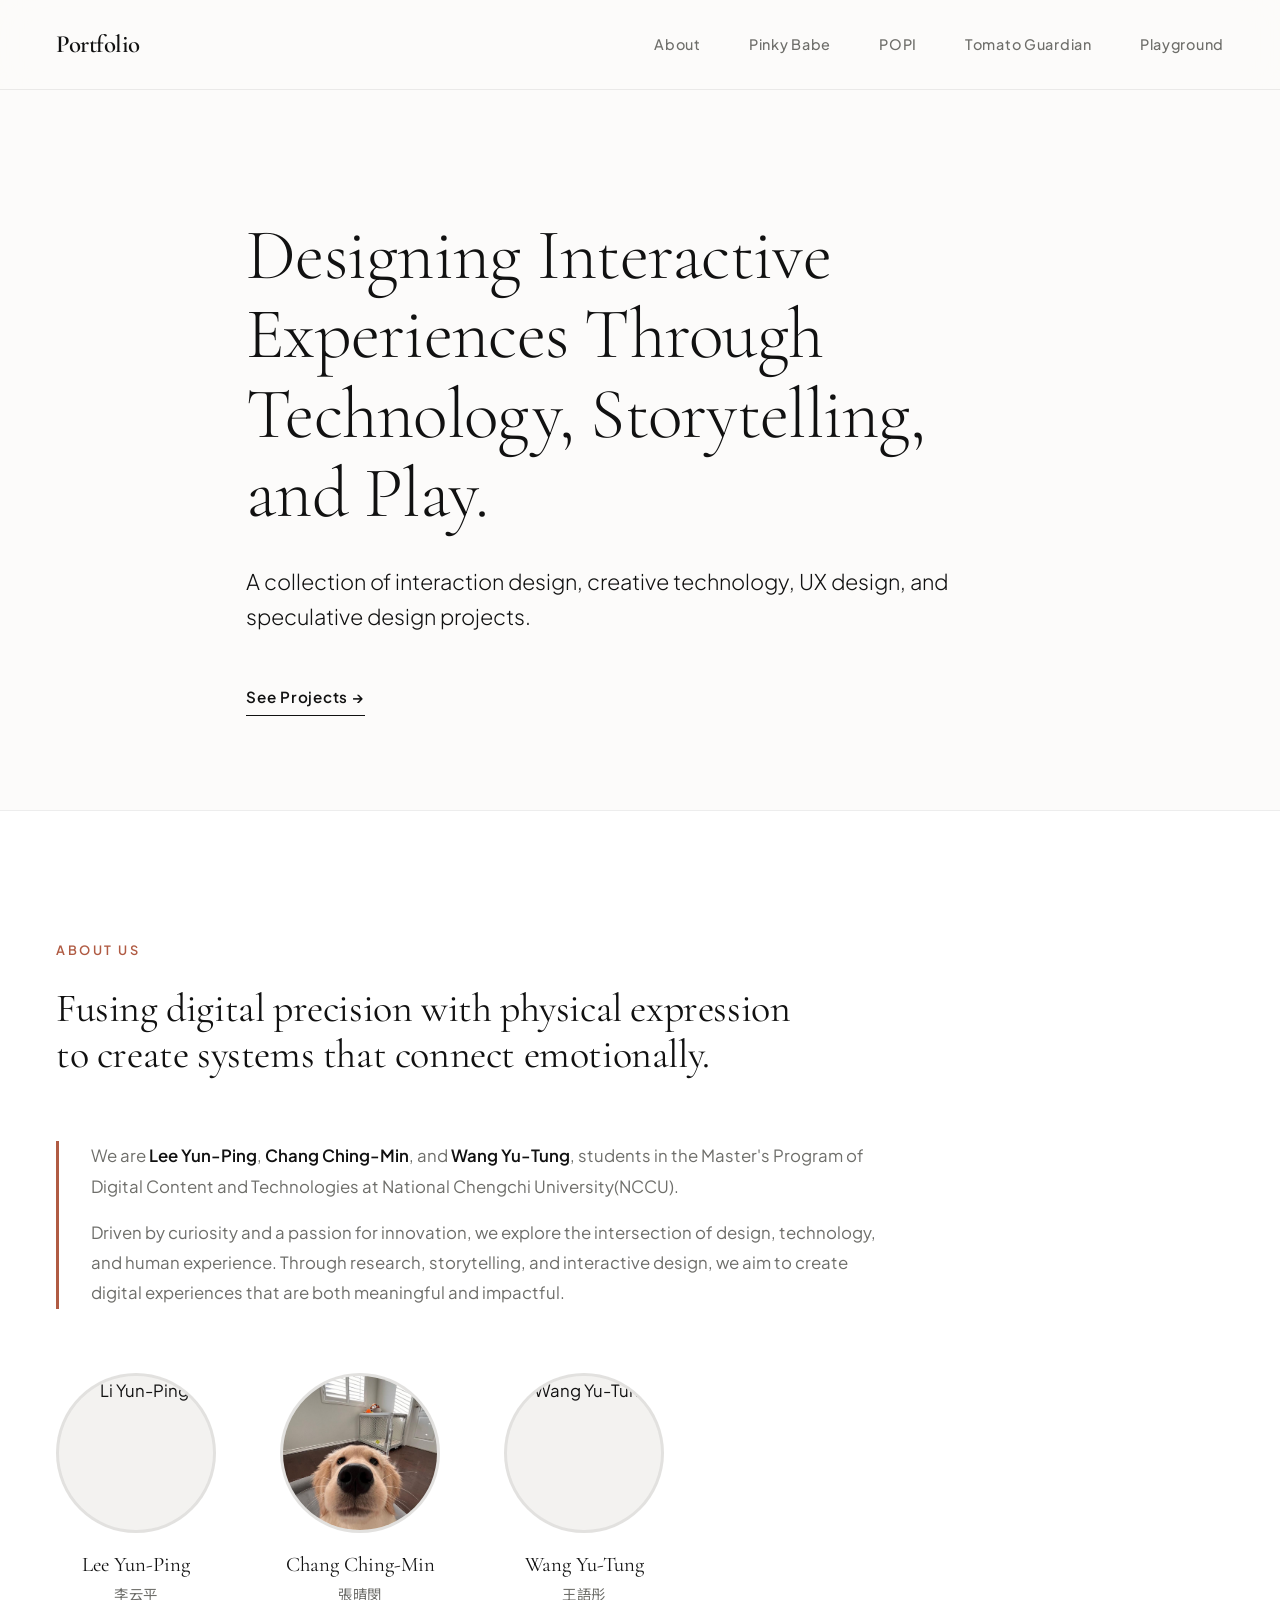
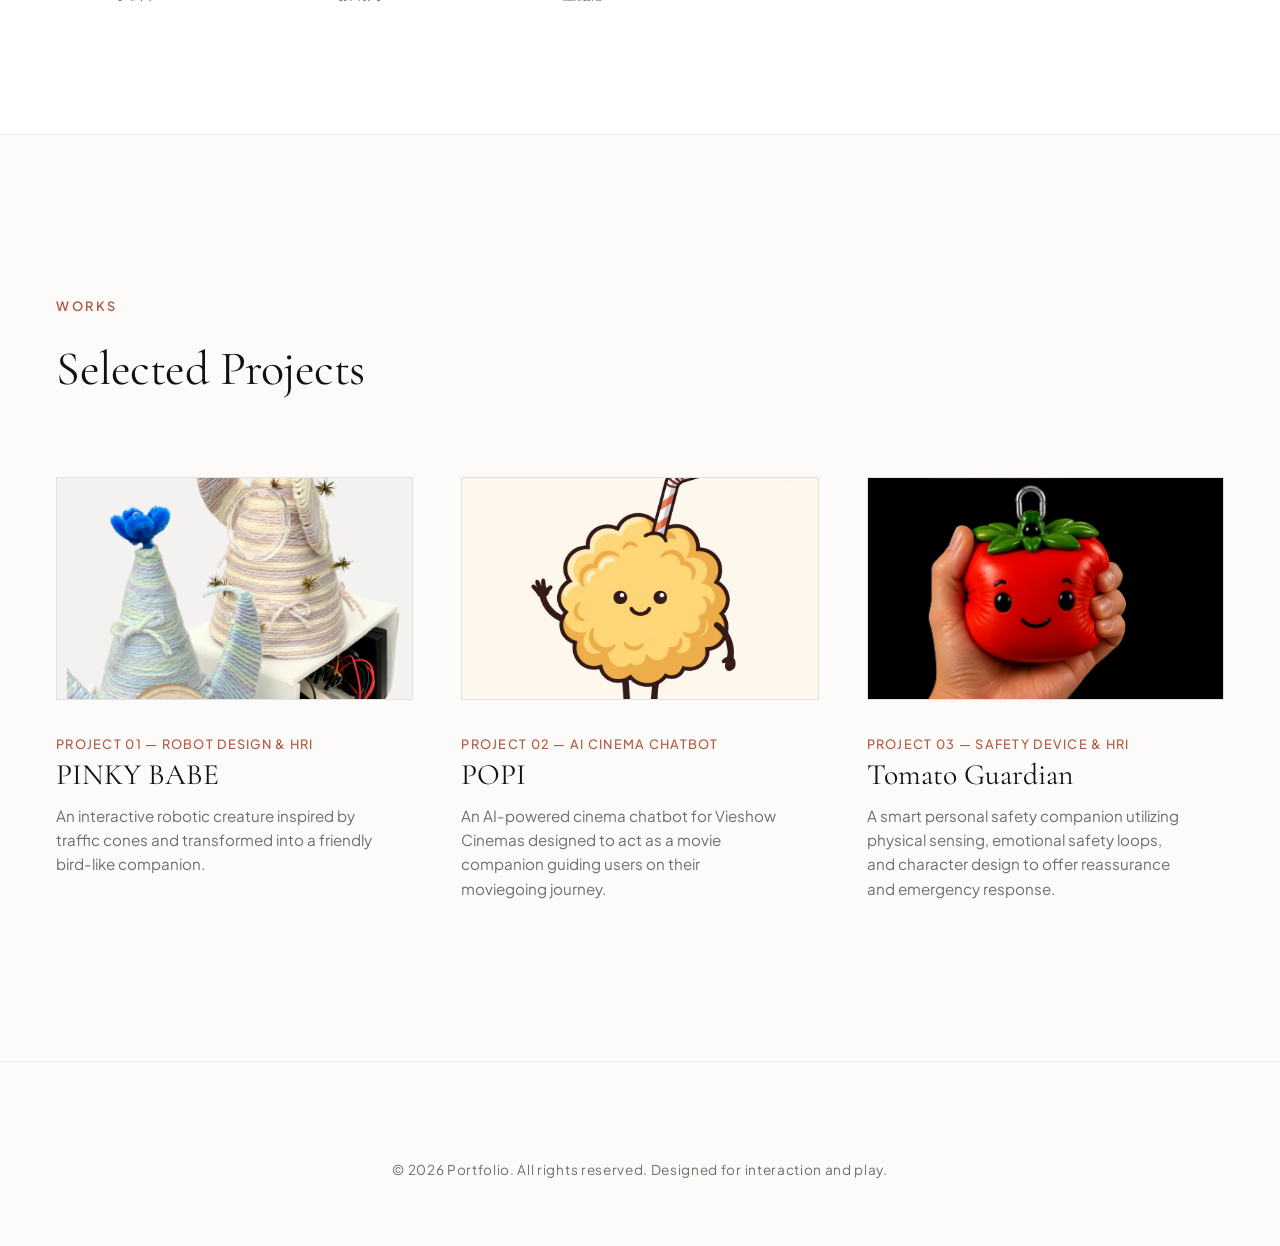
==== commit 53877574: "refactor: Redesign the layout logic of each page; style: Change text style" ====
--- a/index.html
+++ b/index.html
@@ -49,7 +49,7 @@
             <div class="team-intro fade-in">
                 <p class="team-intro-text">We are <strong>Lee Yun-Ping</strong>, <strong>Chang Ching-Min</strong>, and
                     <strong>Wang Yu-Tung</strong>, students in the Master's Program of Digital Content and Technologies
-                    at National Chengchi University.
+                    at National Chengchi University(NCCU).
                 </p>
                 <p class="team-intro-text">Driven by curiosity and a passion for innovation, we explore the intersection
                     of design, technology, and human experience. Through research, storytelling, and interactive design,
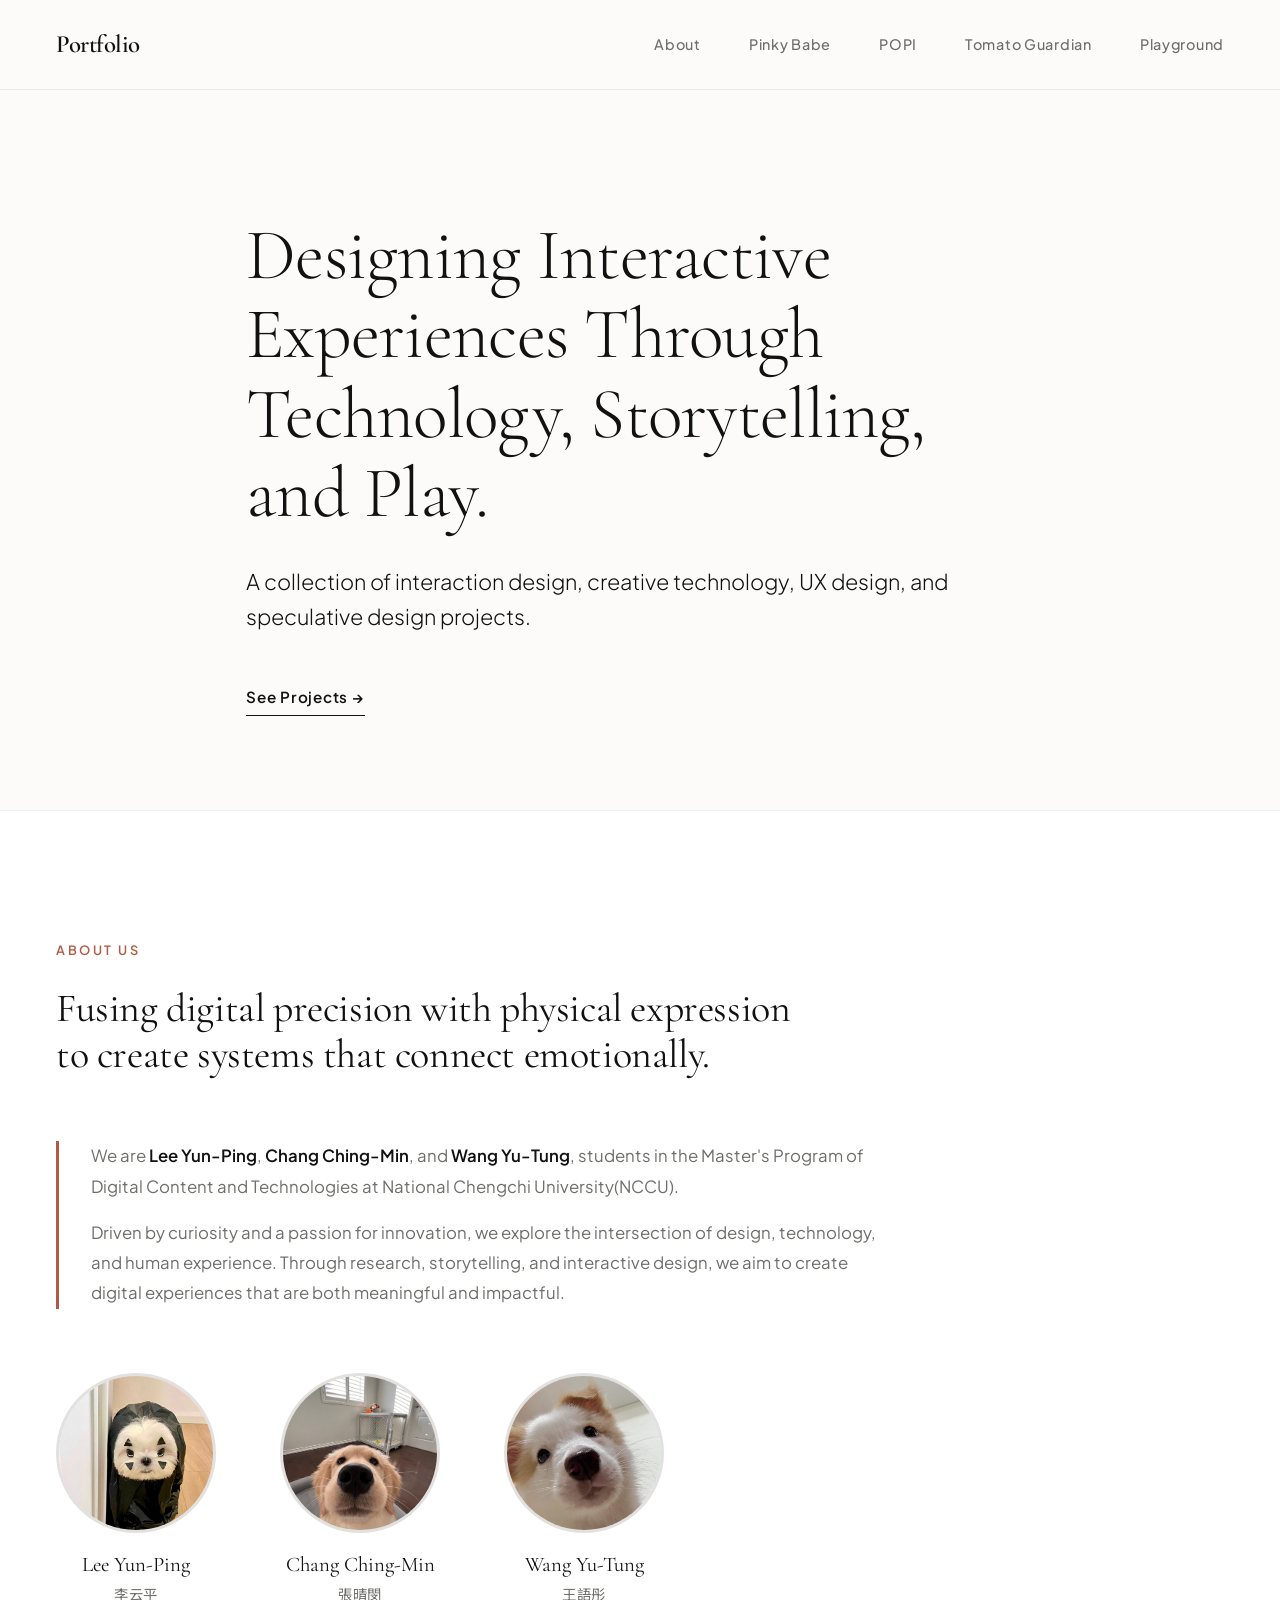
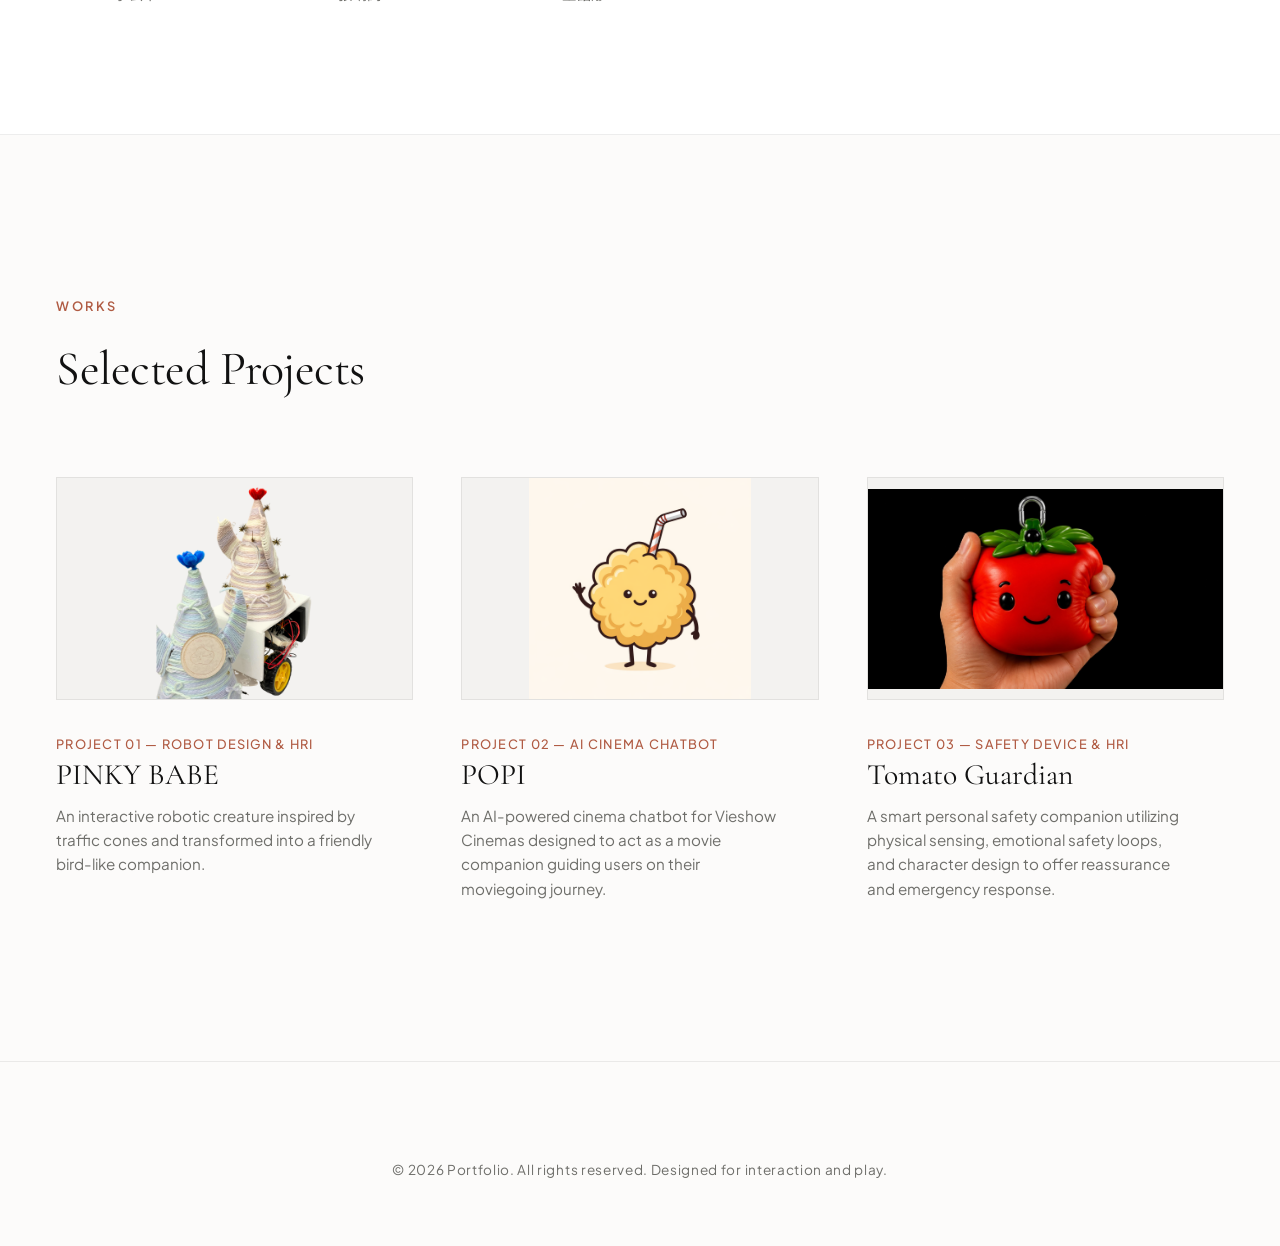
==== commit 7bc9226f: "style(layout) : Adjust the display style and layout logic of images." ====
--- a/index.html
+++ b/index.html
@@ -58,7 +58,7 @@
             <div class="team-members fade-in">
                 <div class="team-member">
                     <div class="team-avatar">
-                        <img src="img/about/1-1.JPG" alt="Li Yun-Ping">
+                        <img src="img/about/1-1.jpg" alt="Li Yun-Ping">
                     </div>
                     <h3 class="team-member-name serif-font">Lee Yun-Ping</h3>
                     <span class="team-member-role">李云平</span>
@@ -72,7 +72,7 @@
                 </div>
                 <div class="team-member">
                     <div class="team-avatar">
-                        <img src="img/about/1-3.jpg" alt="Wang Yu-Tung">
+                        <img src="img/about/1-3.JPG" alt="Wang Yu-Tung">
                     </div>
                     <h3 class="team-member-name serif-font">Wang Yu-Tung</h3>
                     <span class="team-member-role">王語彤</span>
@@ -96,7 +96,12 @@
                 <!-- Project 01 — PINKY BABE -->
                 <a href="dp1.html" class="project-card fade-in">
                     <div class="project-image-wrapper">
-                        <div class="project-image" style="background-image: url('img/about/2-1.png');"></div>
+                        <img src="img/about/2-1.png" alt="PINKY BABE" class="project-img-full">
+                        <div class="lightbox-trigger" data-src="img/about/2-1.png" aria-label="View full image">
+                            <svg class="lightbox-icon" xmlns="http://www.w3.org/2000/svg" viewBox="0 0 24 24" fill="none" stroke="currentColor" stroke-width="2" stroke-linecap="round" stroke-linejoin="round">
+                                <path d="M8 3H5a2 2 0 0 0-2 2v3m18 0V5a2 2 0 0 0-2-2h-3m0 18h3a2 2 0 0 0 2-2v-3M3 16v3a2 2 0 0 0 2 2h3"/>
+                            </svg>
+                        </div>
                     </div>
                     <div class="project-info">
                         <span class="project-meta">Project 01 — Robot Design &amp; HRI</span>
@@ -109,7 +114,12 @@
                 <!-- Project 02 — POPI -->
                 <a href="dp2.html" class="project-card fade-in">
                     <div class="project-image-wrapper">
-                        <div class="project-image" style="background-image: url('img/about/2-2.PNG');"></div>
+                        <img src="img/about/2-2.PNG" alt="POPI" class="project-img-full">
+                        <div class="lightbox-trigger" data-src="img/about/2-2.PNG" aria-label="View full image">
+                            <svg class="lightbox-icon" xmlns="http://www.w3.org/2000/svg" viewBox="0 0 24 24" fill="none" stroke="currentColor" stroke-width="2" stroke-linecap="round" stroke-linejoin="round">
+                                <path d="M8 3H5a2 2 0 0 0-2 2v3m18 0V5a2 2 0 0 0-2-2h-3m0 18h3a2 2 0 0 0 2-2v-3M3 16v3a2 2 0 0 0 2 2h3"/>
+                            </svg>
+                        </div>
                     </div>
                     <div class="project-info">
                         <span class="project-meta">Project 02 — AI Cinema Chatbot</span>
@@ -122,7 +132,12 @@
                 <!-- Project 03 — Tomato Guardian -->
                 <a href="dp3.html" class="project-card fade-in">
                     <div class="project-image-wrapper">
-                        <div class="project-image" style="background-image: url('img/about/2-3.jpg');"></div>
+                        <img src="img/about/2-3.jpg" alt="Tomato Guardian" class="project-img-full">
+                        <div class="lightbox-trigger" data-src="img/about/2-3.jpg" aria-label="View full image">
+                            <svg class="lightbox-icon" xmlns="http://www.w3.org/2000/svg" viewBox="0 0 24 24" fill="none" stroke="currentColor" stroke-width="2" stroke-linecap="round" stroke-linejoin="round">
+                                <path d="M8 3H5a2 2 0 0 0-2 2v3m18 0V5a2 2 0 0 0-2-2h-3m0 18h3a2 2 0 0 0 2-2v-3M3 16v3a2 2 0 0 0 2 2h3"/>
+                            </svg>
+                        </div>
                     </div>
                     <div class="project-info">
                         <span class="project-meta">Project 03 — Safety Device &amp; HRI</span>
@@ -142,6 +157,12 @@
         </div>
     </footer>
 
+    <!-- Lightbox Modal -->
+    <div id="lightbox" class="lightbox-overlay" role="dialog" aria-modal="true" aria-hidden="true">
+        <button class="lightbox-close" aria-label="Close">&#x2715;</button>
+        <img id="lightbox-img" src="" alt="Full image view">
+    </div>
+
     <script src="script.js"></script>
 </body>
 
--- a/styles.css
+++ b/styles.css
@@ -1333,6 +1333,100 @@
 
 .chatbot-send:hover {
     opacity: 0.85;
+}
+
+/* Project Image — Full (no crop, for index cards) */
+.project-img-full {
+    width: 100%;
+    height: 100%;
+    display: block;
+    object-fit: contain;
+    transition: transform 1s cubic-bezier(0.16, 1, 0.3, 1);
+}
+
+.project-card:hover .project-img-full {
+    transform: scale(1.03);
+}
+
+/* Lightbox Trigger Overlay */
+.lightbox-trigger {
+    position: absolute;
+    inset: 0;
+    cursor: zoom-in;
+    z-index: 5;
+    display: flex;
+    align-items: flex-start;
+    justify-content: flex-end;
+    padding: 0.75rem;
+}
+
+.lightbox-icon {
+    width: 28px;
+    height: 28px;
+    background: rgba(255, 255, 255, 0.92);
+    border-radius: 4px;
+    padding: 4px;
+    color: var(--text-primary);
+    opacity: 0;
+    transition: opacity 0.3s ease;
+    flex-shrink: 0;
+}
+
+.project-image-wrapper:hover .lightbox-icon {
+    opacity: 1;
+}
+
+/* Lightbox Modal */
+.lightbox-overlay {
+    position: fixed;
+    inset: 0;
+    background: rgba(0, 0, 0, 0.92);
+    z-index: 9999;
+    display: flex;
+    align-items: center;
+    justify-content: center;
+    padding: 2rem;
+    opacity: 0;
+    pointer-events: none;
+    transition: opacity 0.3s ease;
+    cursor: zoom-out;
+}
+
+.lightbox-overlay.active {
+    opacity: 1;
+    pointer-events: all;
+}
+
+.lightbox-overlay img {
+    max-width: 100%;
+    max-height: 90vh;
+    object-fit: contain;
+    border-radius: 4px;
+    box-shadow: 0 20px 60px rgba(0, 0, 0, 0.5);
+    cursor: default;
+}
+
+.lightbox-close {
+    position: absolute;
+    top: 1.5rem;
+    right: 1.5rem;
+    background: rgba(255, 255, 255, 0.15);
+    border: none;
+    color: #ffffff;
+    width: 40px;
+    height: 40px;
+    border-radius: 50%;
+    font-size: 1.1rem;
+    cursor: pointer;
+    display: flex;
+    align-items: center;
+    justify-content: center;
+    transition: background 0.2s ease;
+    z-index: 10;
+}
+
+.lightbox-close:hover {
+    background: rgba(255, 255, 255, 0.3);
 }
 
 /* Footer */
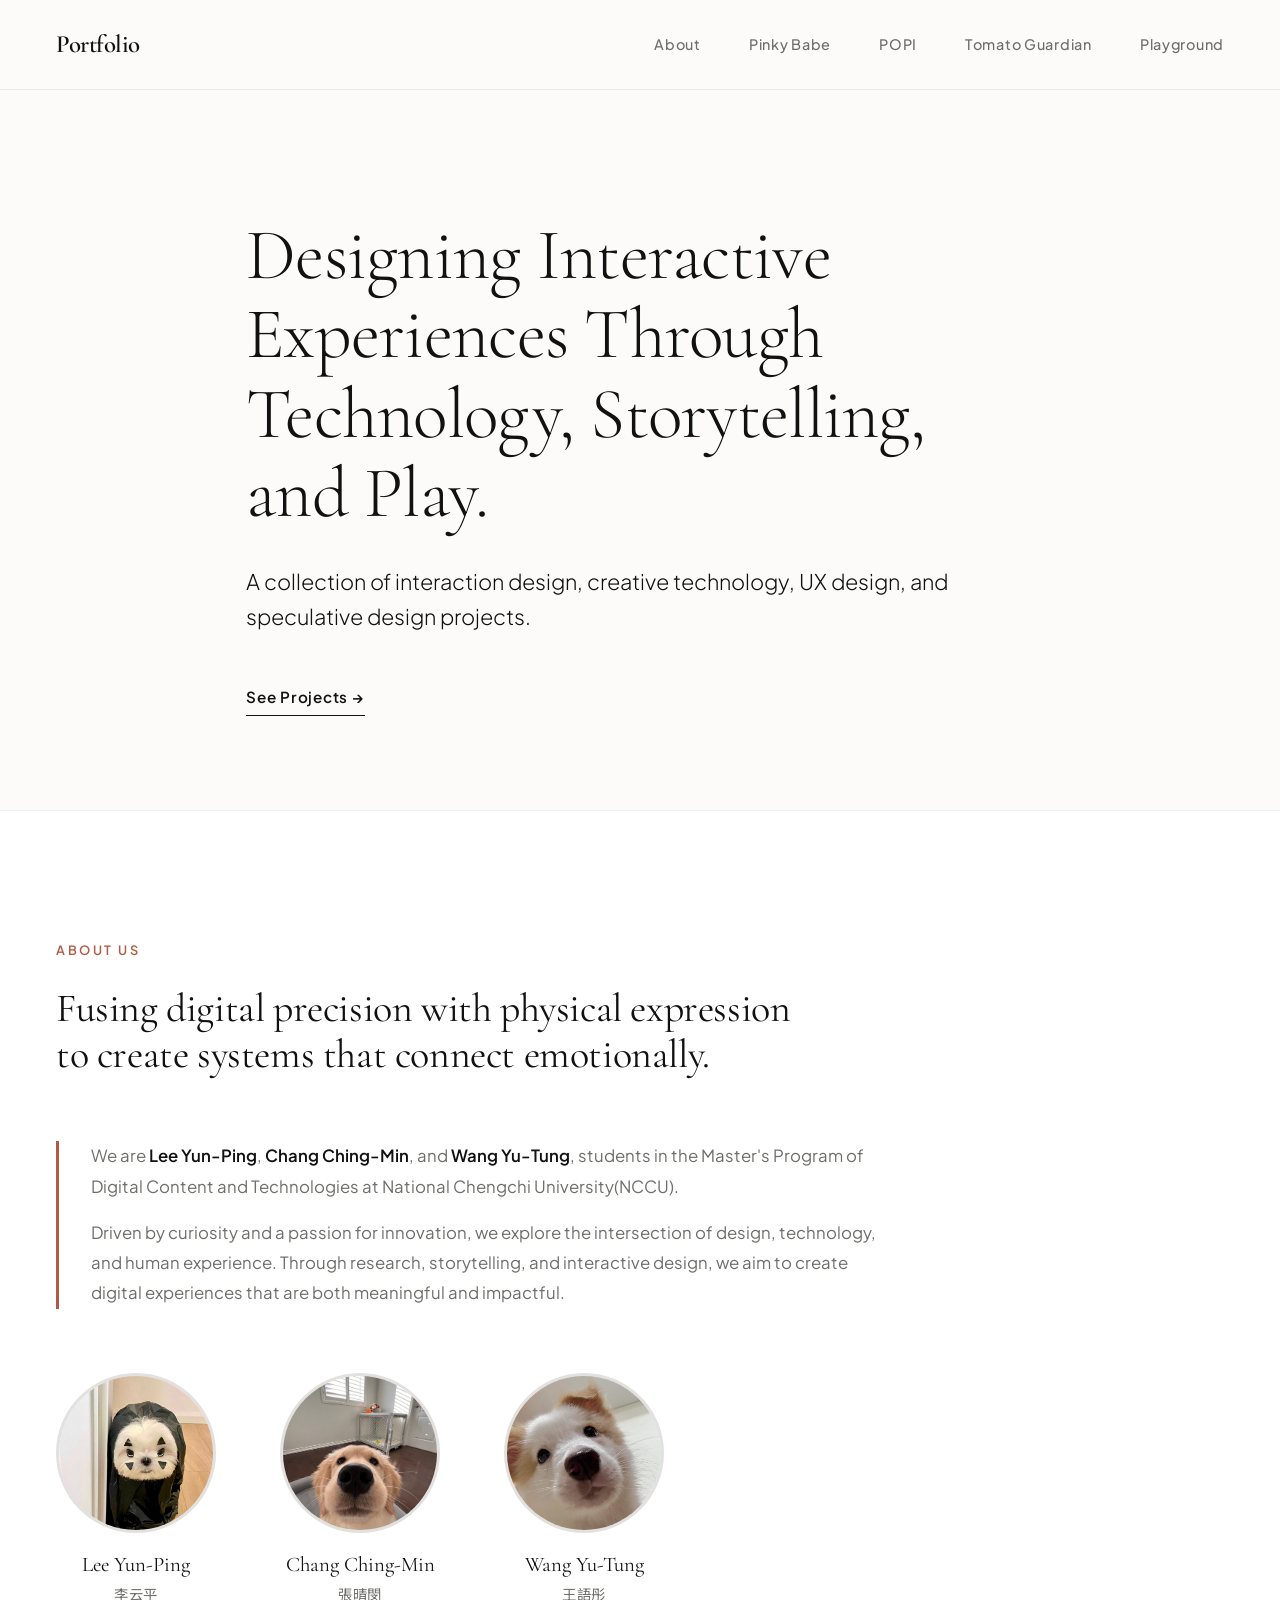
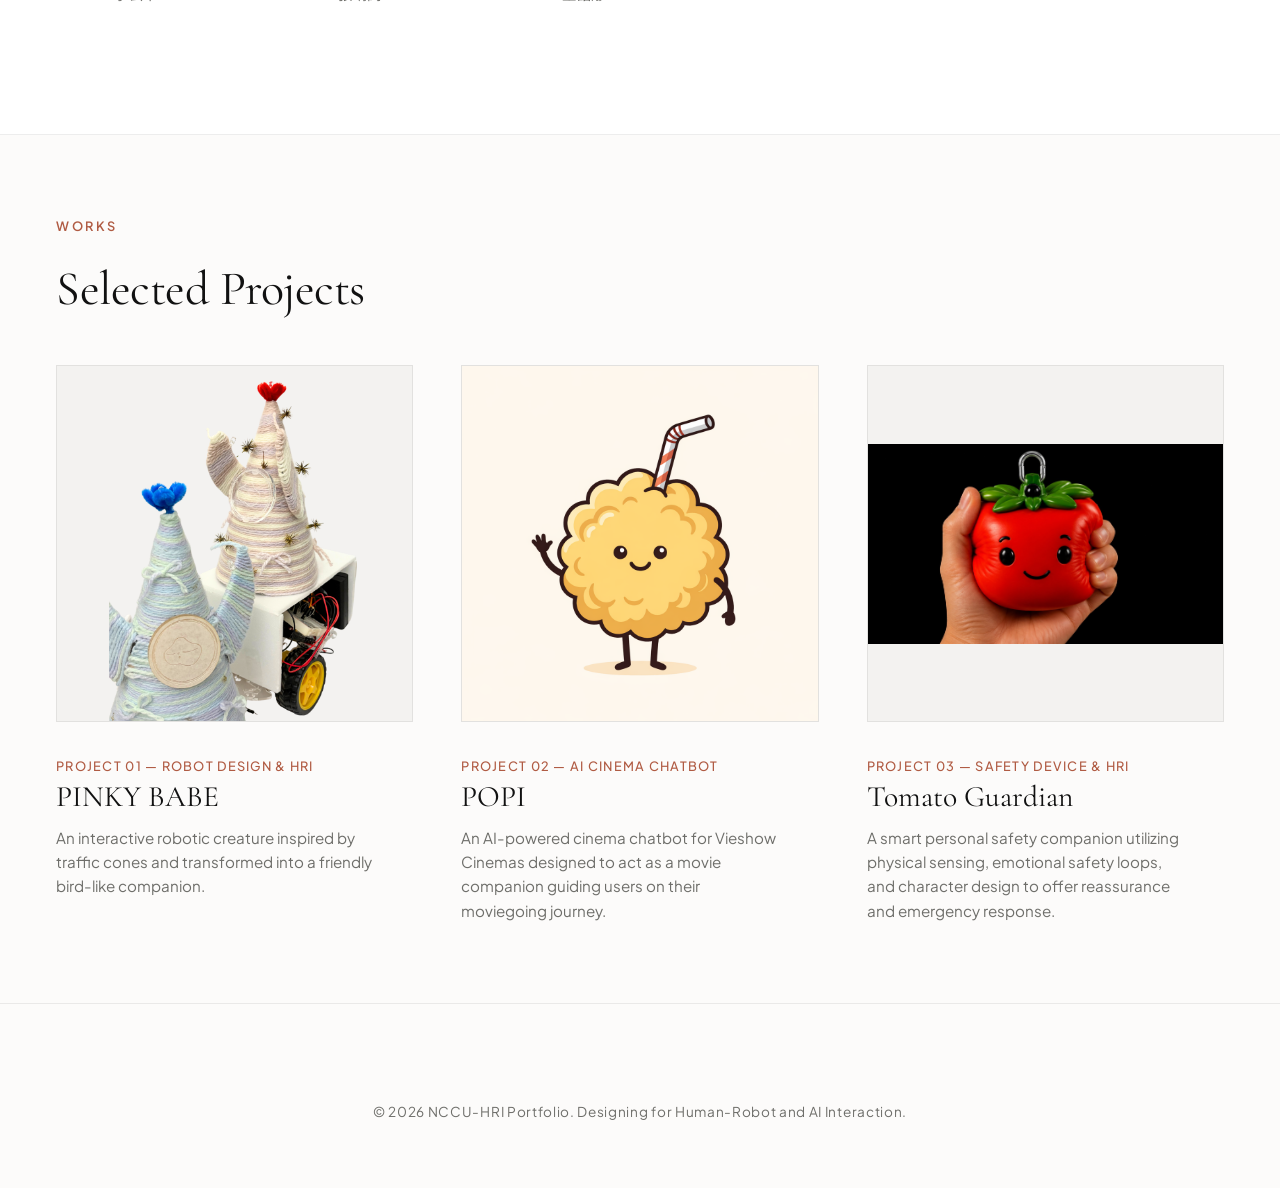
==== commit 00f1c386: "fix: the problem of playground page image not displaying ; docs:update each page project description" ====
--- a/index.html
+++ b/index.html
@@ -153,7 +153,9 @@
     <!-- Footer -->
     <footer>
         <div class="container">
-            <p>&copy; 2026 Portfolio. All rights reserved. Designed for interaction and play.</p>
+            <p>&copy; 2026 NCCU-HRI Portfolio. 
+                Designing for Human-Robot and AI Interaction.
+            </p>
         </div>
     </footer>
 
--- a/styles.css
+++ b/styles.css
@@ -379,14 +379,14 @@
 
 /* Projects Section */
 .projects-section {
-    padding: 10rem 0;
+    padding: 5rem 0;
 }
 
 .section-header {
     display: flex;
     justify-content: space-between;
     align-items: flex-end;
-    margin-bottom: 5rem;
+    margin-bottom: 3rem;
 }
 
 .section-header h2 {
@@ -419,7 +419,7 @@
 
 .project-image-wrapper {
     width: 100%;
-    aspect-ratio: 16 / 10;
+    aspect-ratio: 1 / 1;
     overflow: hidden;
     background-color: #f3f2f0;
     margin-bottom: 1.75rem;
@@ -1427,6 +1427,107 @@
 
 .lightbox-close:hover {
     background: rgba(255, 255, 255, 0.3);
+}
+
+/* Playground Lightbox */
+.playground-img-wrapper {
+    cursor: zoom-in;
+}
+
+.pg-lightbox-overlay {
+    position: fixed;
+    inset: 0;
+    background: rgba(0, 0, 0, 0.92);
+    z-index: 9999;
+    display: flex;
+    align-items: center;
+    justify-content: center;
+    padding: 2rem 5rem;
+    opacity: 0;
+    pointer-events: none;
+    transition: opacity 0.3s ease;
+}
+
+.pg-lightbox-overlay.active {
+    opacity: 1;
+    pointer-events: all;
+}
+
+.pg-lightbox-overlay img {
+    max-width: 100%;
+    max-height: 85vh;
+    object-fit: contain;
+    border-radius: 4px;
+    box-shadow: 0 20px 60px rgba(0, 0, 0, 0.5);
+}
+
+.pg-lightbox-close {
+    position: absolute;
+    top: 1.5rem;
+    right: 1.5rem;
+    background: rgba(255, 255, 255, 0.15);
+    border: none;
+    color: #ffffff;
+    width: 40px;
+    height: 40px;
+    border-radius: 50%;
+    font-size: 1.1rem;
+    cursor: pointer;
+    display: flex;
+    align-items: center;
+    justify-content: center;
+    transition: background 0.2s ease;
+    z-index: 10;
+}
+
+.pg-lightbox-close:hover {
+    background: rgba(255, 255, 255, 0.3);
+}
+
+.pg-lightbox-prev,
+.pg-lightbox-next {
+    position: absolute;
+    top: 50%;
+    transform: translateY(-50%);
+    background: rgba(255, 255, 255, 0.15);
+    border: none;
+    color: #ffffff;
+    width: 48px;
+    height: 48px;
+    border-radius: 50%;
+    font-size: 2rem;
+    line-height: 1;
+    cursor: pointer;
+    display: flex;
+    align-items: center;
+    justify-content: center;
+    transition: background 0.2s ease;
+    z-index: 10;
+}
+
+.pg-lightbox-prev { left: 1.5rem; }
+.pg-lightbox-next { right: 1.5rem; }
+
+.pg-lightbox-prev:hover,
+.pg-lightbox-next:hover {
+    background: rgba(255, 255, 255, 0.3);
+}
+
+.pg-lightbox-prev:disabled,
+.pg-lightbox-next:disabled {
+    opacity: 0.25;
+    cursor: default;
+}
+
+.pg-lightbox-counter {
+    position: absolute;
+    bottom: 1.5rem;
+    left: 50%;
+    transform: translateX(-50%);
+    color: rgba(255, 255, 255, 0.65);
+    font-size: 0.85rem;
+    font-family: var(--font-sans);
+    letter-spacing: 0.08em;
 }
 
 /* Footer */
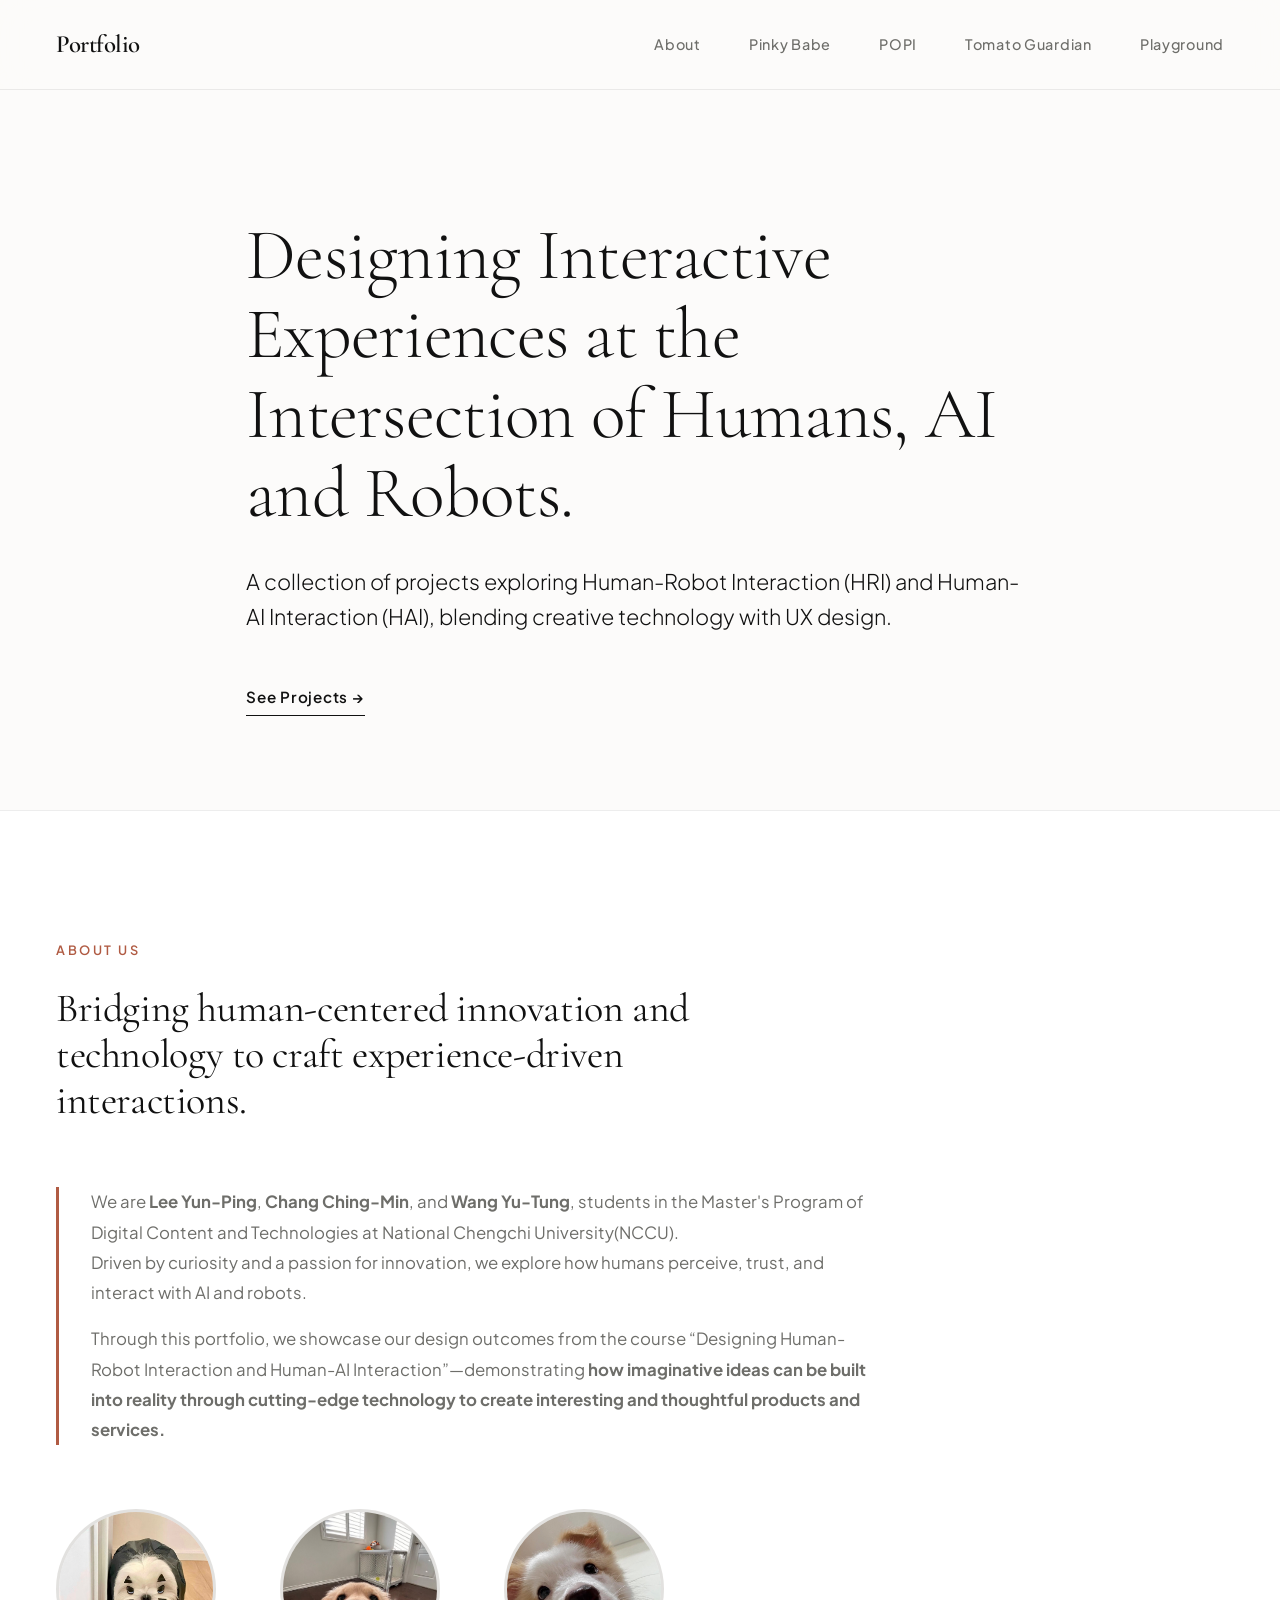
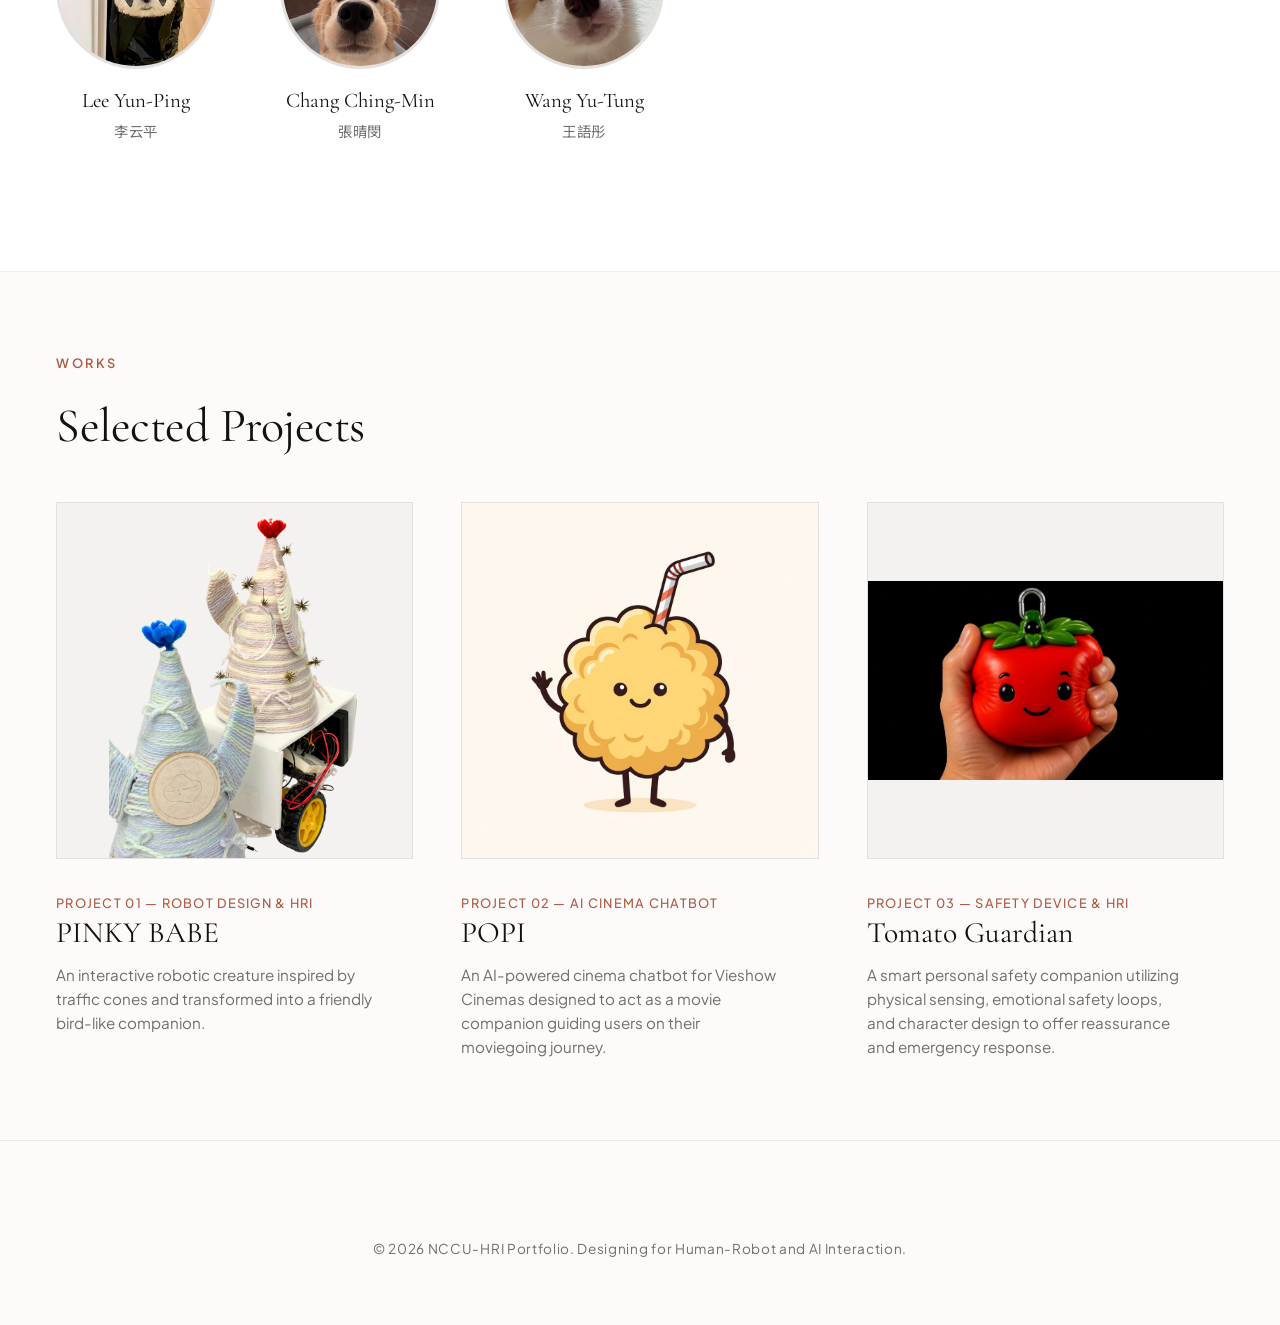
==== commit 23ef0c86: "styles: Adjust webpage text descriptions and layout - Optimize homepage introduction to improve read" ====
--- a/index.html
+++ b/index.html
@@ -33,9 +33,10 @@
     <!-- Hero Section -->
     <main class="hero-section">
         <div class="container hero-content fade-in">
-            <h1 class="serif-font">Designing Interactive Experiences Through Technology, Storytelling, and Play.</h1>
-            <p class="lead">A collection of interaction design, creative technology, UX design, and speculative design
-                projects.</p>
+            <h1 class="serif-font">Designing Interactive Experiences at the Intersection of Humans, AI and Robots.</h1>
+            <p class="lead">
+                A collection of projects exploring Human-Robot Interaction (HRI) and Human-AI Interaction (HAI), blending creative technology with UX design.
+            </p>
             <a href="#projects" class="cta-link">See Projects &rarr;</a>
         </div>
     </main>
@@ -44,16 +45,20 @@
     <section class="about-section" id="about">
         <div class="container">
             <span class="section-label">About Us</span>
-            <h2 class="about-intro-title serif-font">Fusing digital precision with physical expression to create systems
-                that connect emotionally.</h2>
+            <h2 class="about-intro-title serif-font">
+                Bridging human-centered innovation and technology to craft experience-driven interactions.
+            </h2>
             <div class="team-intro fade-in">
-                <p class="team-intro-text">We are <strong>Lee Yun-Ping</strong>, <strong>Chang Ching-Min</strong>, and
-                    <strong>Wang Yu-Tung</strong>, students in the Master's Program of Digital Content and Technologies
-                    at National Chengchi University(NCCU).
+                <p class="team-intro-text">We are <b>Lee Yun-Ping</b>, <b>Chang Ching-Min</b>, and <b>Wang Yu-Tung</b>, 
+                    students in the Master's Program of Digital Content and Technologies at National Chengchi University(NCCU). 
+                    <br>
+                    Driven by curiosity and a passion for innovation, we explore how humans perceive, trust, and interact with AI and robots.
                 </p>
-                <p class="team-intro-text">Driven by curiosity and a passion for innovation, we explore the intersection
-                    of design, technology, and human experience. Through research, storytelling, and interactive design,
-                    we aim to create digital experiences that are both meaningful and impactful.</p>
+                <p class="team-intro-text">
+                    Through this portfolio, we showcase our design outcomes from the course “Designing Human-Robot Interaction and Human-AI Interaction”—demonstrating 
+                    <b>how imaginative ideas can be built into reality through cutting-edge technology to create interesting and thoughtful products and services.</b>
+                    <!-- <strong>how imaginative ideas can be built into reality through cutting-edge technology to create interesting and thoughtful products and services.</strong> -->
+                </p>
             </div>
             <div class="team-members fade-in">
                 <div class="team-member">
--- a/styles.css
+++ b/styles.css
@@ -685,6 +685,18 @@
     margin-top: 0.75rem;
 }
 
+/* Concept section — stacked layout (photos then text) */
+.concept-photos-row {
+    display: grid;
+    grid-template-columns: repeat(3, 1fr);
+    gap: 1.5rem;
+    margin: 2rem 0 3rem;
+}
+
+.concept-text-block {
+    width: 100%;
+}
+
 /* 4. Design Process (Timeline Layout) */
 .process-section {
     padding: 8rem 0;
@@ -984,6 +996,10 @@
     display: grid;
     grid-template-columns: 1fr 1fr;
     gap: 6rem;
+}
+
+.reflection-full {
+    width: 100%;
 }
 
 .reflection-column h2 {
@@ -1569,8 +1585,17 @@
         grid-template-columns: repeat(2, 1fr);
         gap: 3rem 2rem;
     }
+    .features-grid.four-cards {
+        grid-template-columns: repeat(2, 1fr);
+    }
+    .concept-photos-row {
+        grid-template-columns: repeat(2, 1fr);
+    }
     .playground-masonry, .masonry-gallery {
         column-count: 2;
+    }
+    .problem-image-wrapper {
+        width: 50%;
     }
 }
 
@@ -1648,6 +1673,27 @@
         grid-template-columns: 1fr;
     }
 
+    .concept-photos-row {
+        grid-template-columns: 1fr;
+    }
+
+    .concept-text-block {
+        width: 100%;
+    }
+
+    .reflection-img-row {
+        grid-template-columns: 1fr;
+        gap: 1rem;
+    }
+
+    .chatbot-container {
+        height: min(550px, 70vh);
+    }
+
+    .pg-lightbox-overlay {
+        padding: 1.5rem;
+    }
+
     .timeline::before {
         left: 2rem;
     }
@@ -1844,10 +1890,10 @@
     background-color: #ffffff;
     border: 1px solid var(--border-color);
     border-radius: 10px;
-    padding: 2rem;
-    display: flex;
-    align-items: center;
-    gap: 2.5rem;
+    overflow: hidden;
+    display: flex;
+    flex-direction: row;
+    align-items: flex-start;
     transition: all 0.4s cubic-bezier(0.16, 1, 0.3, 1);
 }
 
@@ -1859,11 +1905,9 @@
 
 .problem-image-wrapper {
     flex-shrink: 0;
-    width: 140px;
-    height: 110px;
+    width: 45%;
+    aspect-ratio: 16 / 9;
     overflow: hidden;
-    border-radius: 8px;
-    border: 1px solid var(--border-color);
     background-color: var(--bg-color);
 }
 
@@ -1883,6 +1927,7 @@
 
 .problem-content {
     flex-grow: 1;
+    padding: 1.5rem 2rem 2rem;
 }
 
 .problem-content .problem-num {
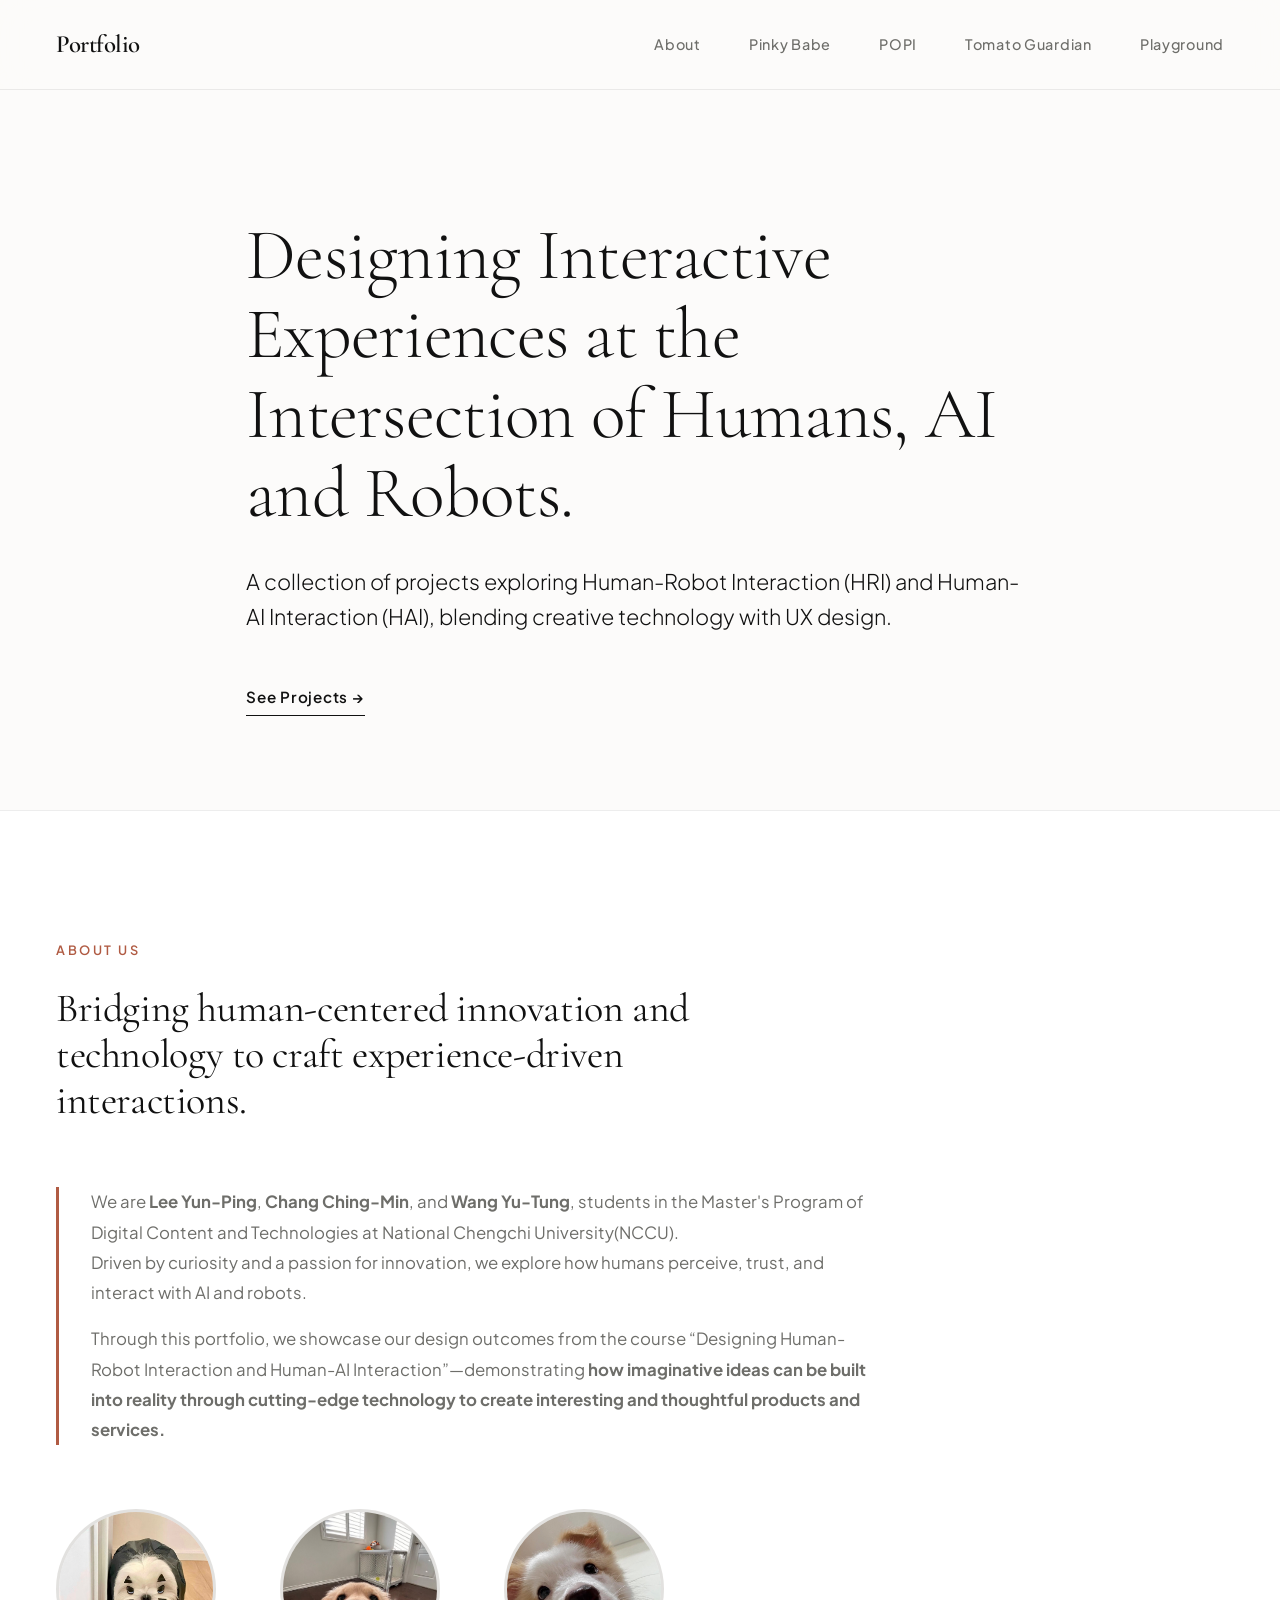
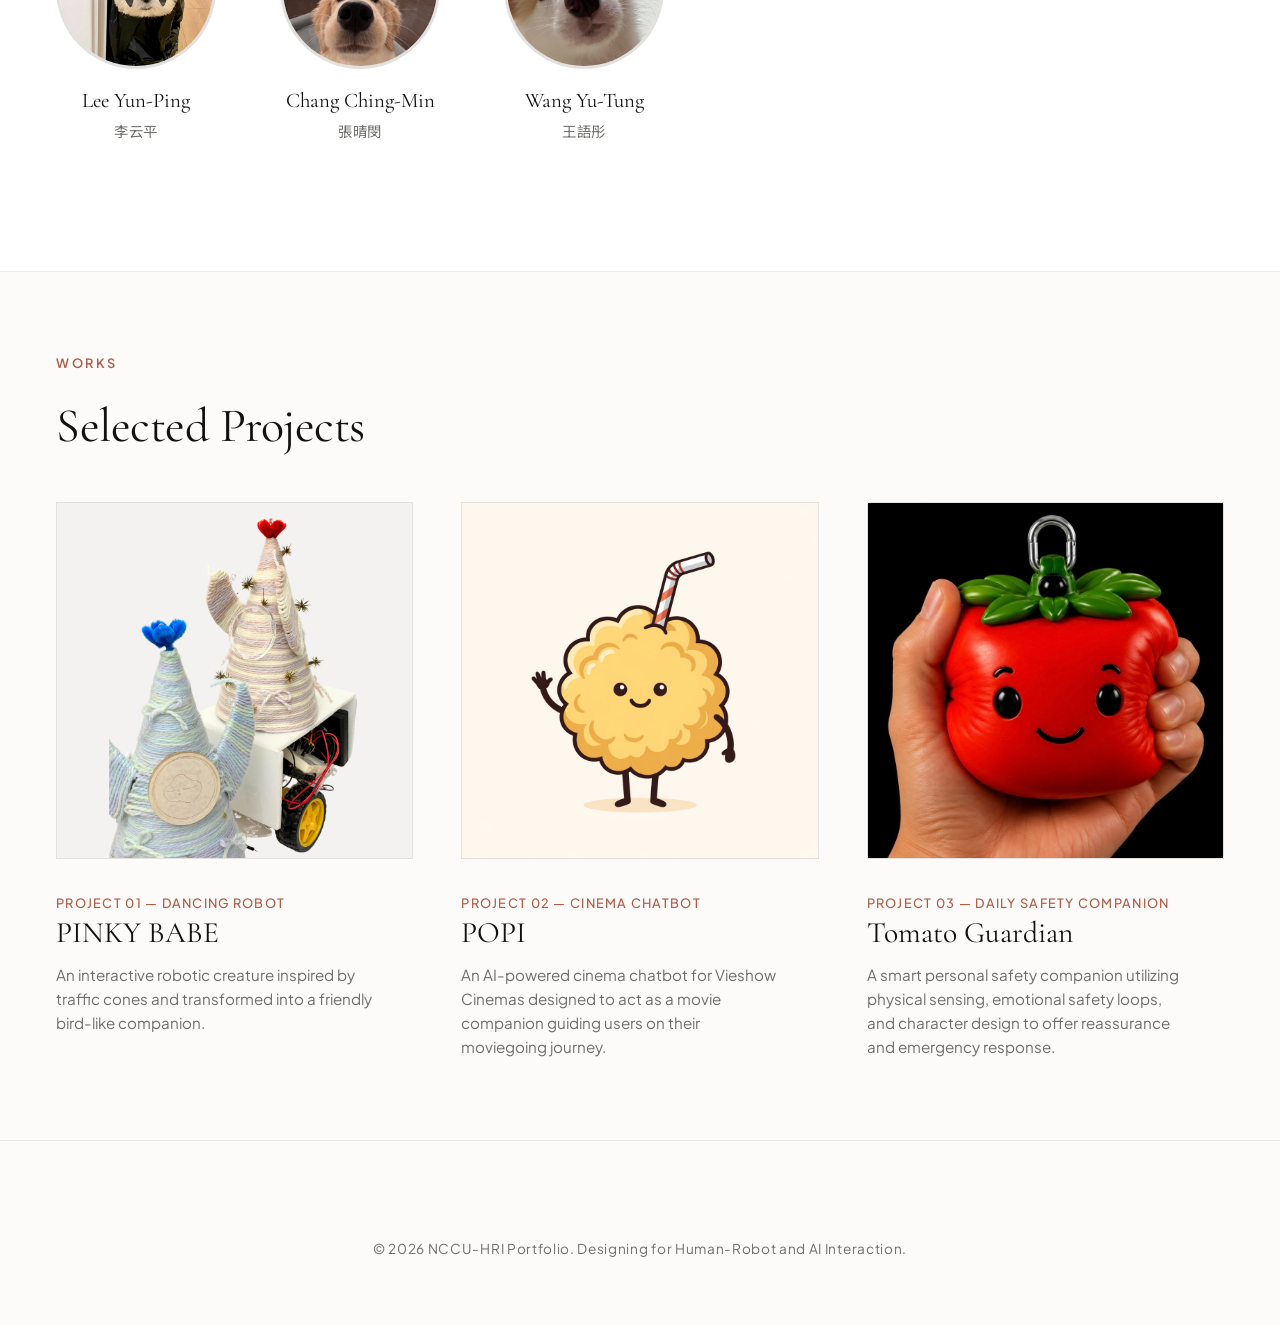
==== commit b151aaa6: "style:change projects name fit each pages" ====
--- a/index.html
+++ b/index.html
@@ -109,7 +109,7 @@
                         </div>
                     </div>
                     <div class="project-info">
-                        <span class="project-meta">Project 01 — Robot Design &amp; HRI</span>
+                        <span class="project-meta">Project 01 — Dancing Robot</span>
                         <h3 class="serif-font">PINKY BABE</h3>
                         <p>An interactive robotic creature inspired by traffic cones and transformed into a friendly
                             bird-like companion.</p>
@@ -127,7 +127,7 @@
                         </div>
                     </div>
                     <div class="project-info">
-                        <span class="project-meta">Project 02 — AI Cinema Chatbot</span>
+                        <span class="project-meta">Project 02 — Cinema Chatbot</span>
                         <h3 class="serif-font">POPI</h3>
                         <p>An AI-powered cinema chatbot for Vieshow Cinemas designed to act as a movie companion guiding
                             users on their moviegoing journey.</p>
@@ -145,7 +145,7 @@
                         </div>
                     </div>
                     <div class="project-info">
-                        <span class="project-meta">Project 03 — Safety Device &amp; HRI</span>
+                        <span class="project-meta">Project 03 — Daily Safety Companion</span>
                         <h3 class="serif-font">Tomato Guardian</h3>
                         <p>A smart personal safety companion utilizing physical sensing, emotional safety loops, and
                             character design to offer reassurance and emergency response.</p>
--- a/styles.css
+++ b/styles.css
@@ -1072,7 +1072,7 @@
 
 .playground-header {
     text-align: center;
-    margin-bottom: 5rem;
+    margin-bottom: 3rem;
 }
 
 .playground-count {
@@ -1090,8 +1090,9 @@
 }
 
 .playground-header p {
-    max-width: 600px;
-    margin: 0 auto 3rem;
+     text-align: left;
+    max-width: 100%;
+    margin: 0 auto 1rem;
 }
 
 /* Filter Tags */
@@ -1197,7 +1198,7 @@
     overflow: hidden;
     display: flex;
     flex-direction: column;
-    height: 550px;
+    height: 720px;
     box-shadow: 0 10px 40px rgba(0,0,0,0.03);
 }
 
@@ -1276,6 +1277,7 @@
     align-self: flex-start;
     border: 1px solid var(--border-color);
     border-top-left-radius: 2px;
+    white-space: pre-wrap;
 }
 
 .chat-bubble.user {
@@ -1283,6 +1285,23 @@
     color: var(--bg-color);
     align-self: flex-end;
     border-top-right-radius: 2px;
+}
+
+.chat-popi-btn {
+    display: inline-block;
+    margin-top: 0.25rem;
+    padding: 0.45rem 1.1rem;
+    background-color: var(--accent-color);
+    color: #fff;
+    border-radius: 6px;
+    font-size: 0.85rem;
+    font-weight: 600;
+    text-decoration: none;
+    transition: opacity 0.2s;
+}
+
+.chat-popi-btn:hover {
+    opacity: 0.85;
 }
 
 .chatbot-options {
@@ -1595,7 +1614,7 @@
         column-count: 2;
     }
     .problem-image-wrapper {
-        width: 50%;
+        width: 60%;
     }
 }
 
@@ -1687,7 +1706,7 @@
     }
 
     .chatbot-container {
-        height: min(550px, 70vh);
+        height: min(720px, 75vh);
     }
 
     .pg-lightbox-overlay {
@@ -1893,7 +1912,7 @@
     overflow: hidden;
     display: flex;
     flex-direction: row;
-    align-items: flex-start;
+    align-items: center;
     transition: all 0.4s cubic-bezier(0.16, 1, 0.3, 1);
 }
 
@@ -1903,24 +1922,59 @@
     border-color: rgba(176, 91, 67, 0.15);
 }
 
+.problem-card.problem-text-only {
+    flex-direction: column;
+    padding: 2.5rem 3rem;
+    gap: 0.75rem;
+}
+
+.problem-card.problem-text-only h3 {
+    margin-top: 0.25rem;
+    margin-bottom: 0.5rem;
+}
+
+.problem-card.problem-text-only p {
+    font-size: 0.95rem;
+    line-height: 1.75;
+    color: var(--text-secondary);
+    margin-bottom: 0.5rem;
+}
+
+.problem-card.problem-text-only p:last-child {
+    margin-bottom: 0;
+}
+
 .problem-image-wrapper {
     flex-shrink: 0;
-    width: 45%;
+    width: 50%;
     aspect-ratio: 16 / 9;
     overflow: hidden;
     background-color: var(--bg-color);
 }
 
-.problem-image-wrapper img,
-.problem-image-wrapper video {
+.problem-image-wrapper img {
     width: 100%;
     height: 100%;
     object-fit: cover;
+    object-position: center;
     display: block;
     transition: transform 0.6s cubic-bezier(0.16, 1, 0.3, 1);
 }
 
-.problem-card:hover .problem-image-wrapper img,
+.problem-image-wrapper video {
+    width: 100%;
+    height: 100%;
+    object-fit: cover;
+    object-position: center;
+    display: block;
+    border-radius: 0;
+    transition: transform 0.6s cubic-bezier(0.16, 1, 0.3, 1);
+}
+
+.problem-card:hover .problem-image-wrapper img {
+    transform: scale(1.06);
+}
+
 .problem-card:hover .problem-image-wrapper video {
     transform: scale(1.06);
 }
@@ -1995,7 +2049,7 @@
     
     .problem-image-wrapper {
         width: 100%;
-        height: 160px;
+        aspect-ratio: 16 / 9;
     }
 }
 
@@ -2218,8 +2272,8 @@
 }
 
 .system-layer p {
-    font-size: 0.95rem;
-    line-height: 1.6;
+    font-size: 1rem;
+    line-height: 1.75;
     color: var(--text-secondary);
     margin-bottom: 0;
 }
@@ -2263,7 +2317,286 @@
     }
 }
 
-
-
-
-
+/* ==========================================================================
+   Universal Image Lightbox
+   ========================================================================== */
+.img-lightbox-overlay {
+    position: fixed;
+    inset: 0;
+    background: rgba(0, 0, 0, 0.88);
+    z-index: 9999;
+    display: flex;
+    align-items: center;
+    justify-content: center;
+    padding: 2rem;
+    opacity: 0;
+    pointer-events: none;
+    transition: opacity 0.3s ease;
+    cursor: zoom-out;
+}
+
+.img-lightbox-overlay.active {
+    opacity: 1;
+    pointer-events: all;
+}
+
+.img-lightbox-overlay img {
+    max-width: 100%;
+    max-height: 90vh;
+    object-fit: contain;
+    border-radius: 4px;
+    box-shadow: 0 25px 80px rgba(0, 0, 0, 0.6);
+    cursor: default;
+}
+
+.img-lightbox-close {
+    position: absolute;
+    top: 1.25rem;
+    right: 1.25rem;
+    background: rgba(255, 255, 255, 0.15);
+    border: 1px solid rgba(255, 255, 255, 0.2);
+    color: #fff;
+    font-size: 1.25rem;
+    width: 44px;
+    height: 44px;
+    border-radius: 50%;
+    cursor: pointer;
+    display: flex;
+    align-items: center;
+    justify-content: center;
+    transition: background 0.2s;
+}
+
+.img-lightbox-close:hover {
+    background: rgba(255, 255, 255, 0.3);
+}
+
+/* Bella Bot Section */
+.bella-section {
+    padding: 8rem 0;
+    border-top: 1px solid var(--border-color);
+    background-color: #ffffff;
+}
+
+.bella-intro {
+    width: 100%;
+    margin: 1.5rem 0 3.5rem;
+    font-size: 1rem;
+    line-height: 1.75;
+    color: var(--text-secondary);
+}
+
+.bella-featured-grid {
+    display: grid;
+    grid-template-columns: 1fr 1.5fr 1fr;
+    grid-template-rows: repeat(4, 1fr);
+    gap: 0.6rem;
+    height: 680px;
+    margin-bottom: 4rem;
+}
+
+.bella-grid-item {
+    overflow: hidden;
+    border-radius: 6px;
+    cursor: zoom-in;
+}
+
+.bella-grid-item:nth-child(1) { grid-column: 1; grid-row: 1; }
+.bella-grid-item:nth-child(2) { grid-column: 1; grid-row: 2; }
+.bella-grid-item:nth-child(3) { grid-column: 1; grid-row: 3; }
+.bella-grid-item:nth-child(4) { grid-column: 1; grid-row: 4; }
+.bella-grid-item:nth-child(5) { grid-column: 2; grid-row: 1 / 5; }
+.bella-grid-item:nth-child(6) { grid-column: 3; grid-row: 1; }
+.bella-grid-item:nth-child(7) { grid-column: 3; grid-row: 2; }
+.bella-grid-item:nth-child(8) { grid-column: 3; grid-row: 3; }
+.bella-grid-item:nth-child(9) { grid-column: 3; grid-row: 4; }
+
+.bella-grid-item img {
+    width: 100%;
+    height: 100%;
+    object-fit: cover;
+    display: block;
+    transition: transform 0.45s cubic-bezier(0.16, 1, 0.3, 1);
+}
+
+.bella-grid-item:hover img {
+    transform: scale(1.04);
+}
+
+@media (max-width: 1024px) {
+    .bella-featured-grid {
+        height: 520px;
+    }
+}
+
+@media (max-width: 768px) {
+    .bella-featured-grid {
+        grid-template-columns: 1fr 1fr;
+        grid-template-rows: repeat(5, auto);
+        height: auto;
+    }
+    .bella-grid-item:nth-child(1) { grid-column: 1; grid-row: 1; min-height: 160px; }
+    .bella-grid-item:nth-child(2) { grid-column: 2; grid-row: 1; min-height: 160px; }
+    .bella-grid-item:nth-child(3) { grid-column: 1; grid-row: 2; min-height: 160px; }
+    .bella-grid-item:nth-child(4) { grid-column: 2; grid-row: 2; min-height: 160px; }
+    .bella-grid-item:nth-child(5) { grid-column: 1 / 3; grid-row: 3; min-height: 280px; }
+    .bella-grid-item:nth-child(6) { grid-column: 1; grid-row: 4; min-height: 160px; }
+    .bella-grid-item:nth-child(7) { grid-column: 2; grid-row: 4; min-height: 160px; }
+    .bella-grid-item:nth-child(8) { grid-column: 1; grid-row: 5; min-height: 160px; }
+    .bella-grid-item:nth-child(9) { grid-column: 2; grid-row: 5; min-height: 160px; }
+}
+
+/* Bella Bot Insight Cards */
+.bella-insights-grid {
+    display: grid;
+    grid-template-columns: 1fr 1fr;
+    gap: 1.25rem;
+    margin-top: 3rem;
+}
+
+.bella-insight-card {
+    padding: 2rem 2.25rem;
+    border: 1px solid var(--border-color);
+    border-radius: 8px;
+    background: var(--bg-color);
+}
+
+.bella-insight-card.bella-insight-accent {
+    background: var(--surface-color);
+    border-color: rgba(0, 0, 0, 0.1);
+}
+
+.bella-insight-label {
+    display: block;
+    font-size: 0.72rem;
+    font-family: var(--font-sans);
+    font-weight: 600;
+    text-transform: uppercase;
+    letter-spacing: 0.12em;
+    color: var(--accent-color);
+    margin-bottom: 0.85rem;
+}
+
+.bella-insight-card p {
+    font-size: 1rem;
+    line-height: 1.75;
+    color: var(--text-secondary);
+    margin: 0;
+}
+
+@media (max-width: 768px) {
+    .bella-insights-grid {
+        grid-template-columns: 1fr;
+    }
+}
+
+/* Bella Bot Carousel Lightbox */
+.bella-lightbox {
+    position: fixed;
+    inset: 0;
+    background: rgba(0, 0, 0, 0.92);
+    z-index: 2000;
+    display: flex;
+    align-items: center;
+    justify-content: center;
+    opacity: 0;
+    visibility: hidden;
+    transition: opacity 0.3s ease, visibility 0.3s ease;
+}
+
+.bella-lightbox.active {
+    opacity: 1;
+    visibility: visible;
+}
+
+#bella-lightbox-img {
+    max-width: 88vw;
+    max-height: 84vh;
+    object-fit: contain;
+    display: block;
+    user-select: none;
+    border-radius: 4px;
+}
+
+.bella-lightbox-close {
+    position: absolute;
+    top: 1.25rem;
+    right: 1.5rem;
+    background: none;
+    border: none;
+    color: rgba(255, 255, 255, 0.75);
+    font-size: 1.75rem;
+    cursor: pointer;
+    line-height: 1;
+    z-index: 10;
+    transition: color 0.2s;
+}
+
+.bella-lightbox-close:hover { color: #fff; }
+
+.bella-lightbox-prev,
+.bella-lightbox-next {
+    position: absolute;
+    top: 50%;
+    transform: translateY(-50%);
+    background: rgba(255, 255, 255, 0.1);
+    border: 1px solid rgba(255, 255, 255, 0.2);
+    color: #fff;
+    font-size: 1.6rem;
+    width: 3rem;
+    height: 3rem;
+    border-radius: 50%;
+    cursor: pointer;
+    display: flex;
+    align-items: center;
+    justify-content: center;
+    transition: background 0.2s;
+    z-index: 10;
+    line-height: 1;
+}
+
+.bella-lightbox-prev:hover,
+.bella-lightbox-next:hover { background: rgba(255, 255, 255, 0.25); }
+
+.bella-lightbox-prev { left: 1.5rem; }
+.bella-lightbox-next { right: 1.5rem; }
+
+.bella-lightbox-counter {
+    position: absolute;
+    bottom: 1.25rem;
+    left: 50%;
+    transform: translateX(-50%);
+    color: rgba(255, 255, 255, 0.5);
+    font-size: 0.8rem;
+    font-family: var(--font-sans);
+    letter-spacing: 0.05em;
+}
+
+/* POPI Toast Notification */
+.popi-toast {
+    position: fixed;
+    bottom: 2rem;
+    left: 50%;
+    transform: translateX(-50%) translateY(1rem);
+    background: var(--text-primary);
+    color: var(--bg-color);
+    padding: 0.85rem 1.5rem;
+    border-radius: 8px;
+    font-size: 0.9rem;
+    font-family: var(--font-sans);
+    white-space: nowrap;
+    opacity: 0;
+    transition: opacity 0.25s ease, transform 0.25s ease;
+    z-index: 9999;
+    pointer-events: none;
+}
+
+.popi-toast.visible {
+    opacity: 1;
+    transform: translateX(-50%) translateY(0);
+}
+
+
+
+
+
